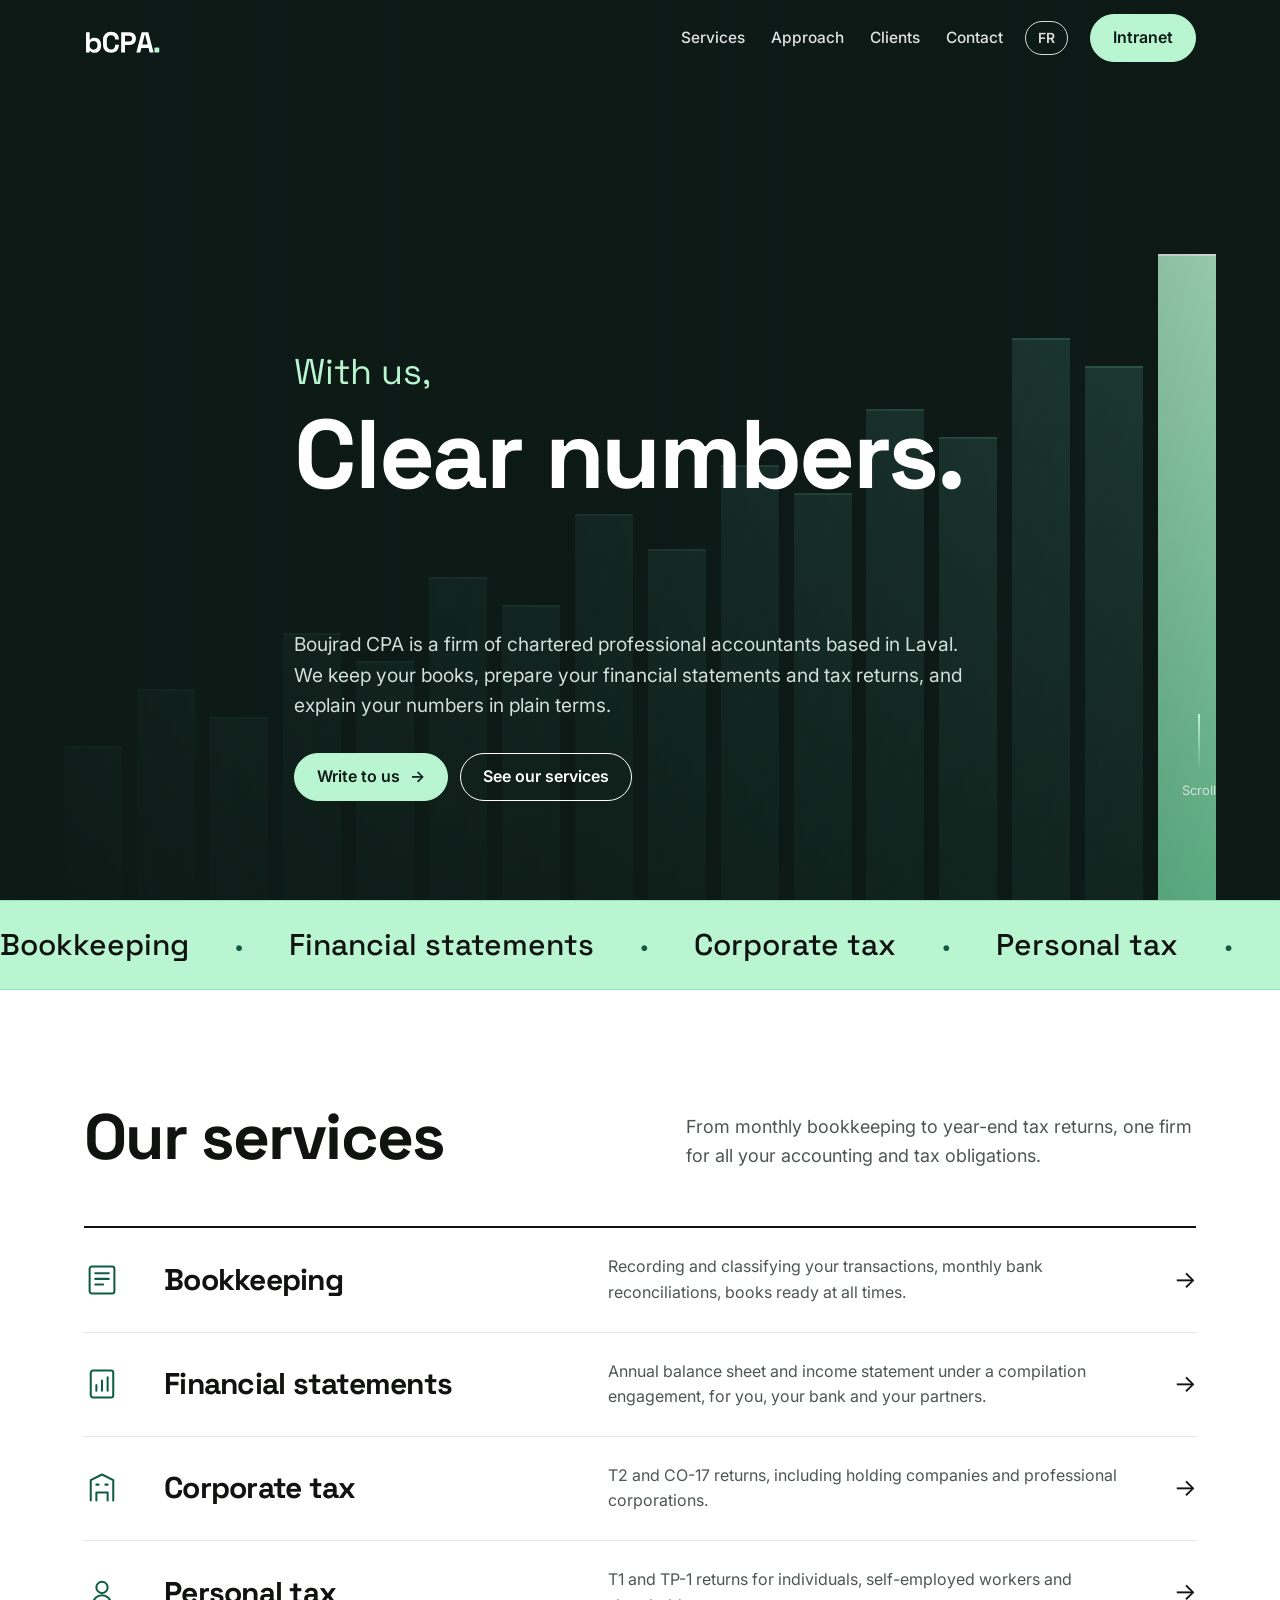
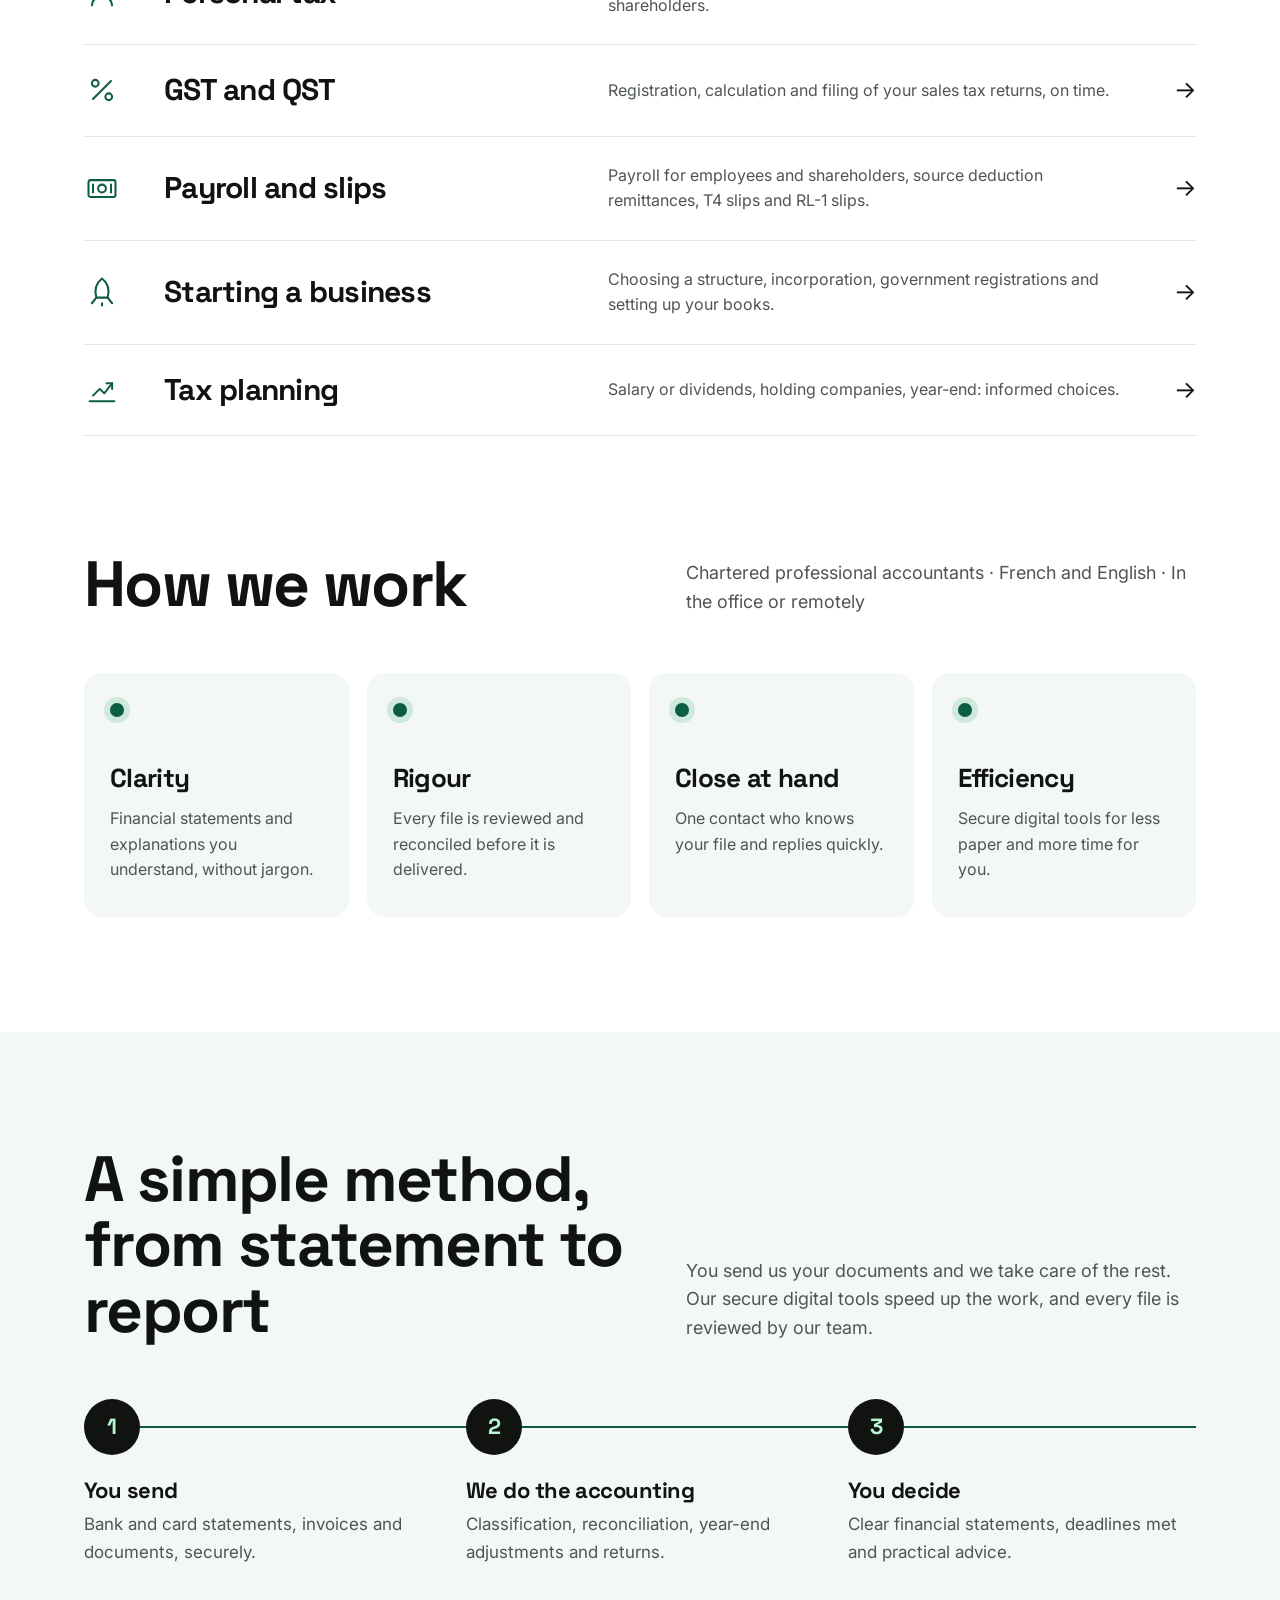
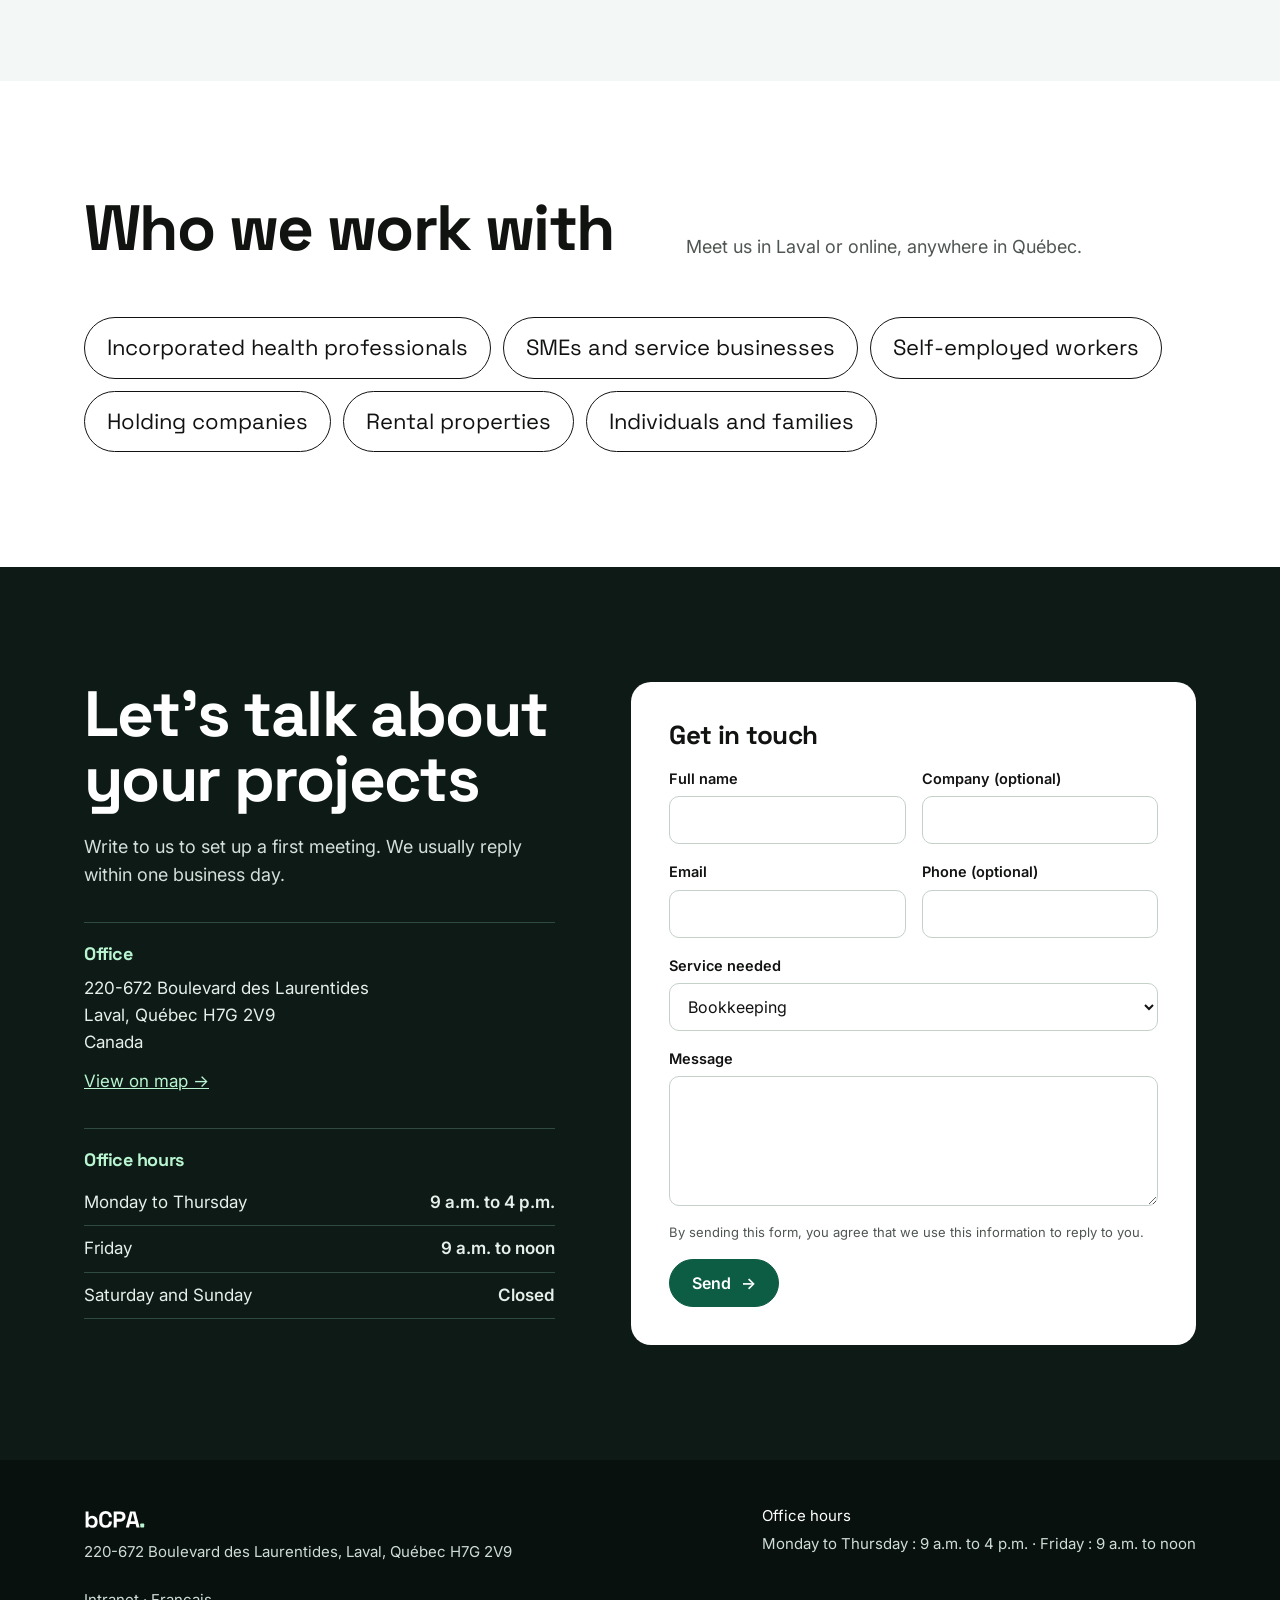
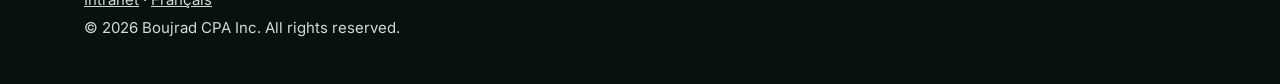
==== site/en/index.html @ 64e6b034 "Majuscules en début de titres, menu et bandeau Co-Authored-By: Claude Opus 5.5 <noreply@anthropic.co" ====
<!DOCTYPE html>
<html lang="en-CA"><head><meta charset="utf-8"><meta name="viewport" content="width=device-width,initial-scale=1">
<title>Boujrad CPA Inc. · Accountants in Laval</title><meta name="description" content="Chartered professional accountants in Laval: bookkeeping, financial statements, corporate and personal tax, GST/QST.">
<link rel="alternate" hreflang="fr-CA" href="https://boujradcpa.com/"><link rel="alternate" hreflang="en-CA" href="https://boujradcpa.com/en/">
<link rel="icon" href="/favicon.svg" type="image/svg+xml"><meta property="og:title" content="Boujrad CPA Inc. · Accountants in Laval"><meta property="og:description" content="Chartered professional accountants in Laval: bookkeeping, financial statements, corporate and personal tax, GST/QST.">
<link rel="preconnect" href="https://fonts.googleapis.com"><link rel="preconnect" href="https://fonts.gstatic.com" crossorigin>
<link href="https://fonts.googleapis.com/css2?family=Inter:wght@400;500;600&family=Space+Grotesk:wght@500;700&display=swap" rel="stylesheet">
<style>/* VOICE a CPA firm's public site: confident, warm, precise
   IDEA a ledger in motion: rising columns, ruled lines, totals that land
   PICTURE full-screen night-green hero with animated rising columns and a rotating lowercase promise
   COLOUR night green #0d1a16 for hero and contact, white body, mint #b8f5d0 highlight, deep green #0d5c44 actions
   TYPE Space Grotesk 700 (lowercase display) + Inter
   LAYOUT hero full screen; services as rows; values grid; method line; clients; contact split */
:root{color-scheme:light;--bg:#fff;--ink:#111311;--mute:#4f5651;--night:#0d1a16;--mint:#b8f5d0;--deep:#0d5c44;--line:#e1e7e3;--soft:#f3f7f5}
*{box-sizing:border-box;min-width:0}
html{scroll-behavior:smooth;scroll-padding-top:80px}
body{margin:0;background:var(--bg);color:var(--ink);font:17px/1.6 Inter,system-ui,sans-serif;overflow-x:clip;-webkit-font-smoothing:antialiased}
h1,h2,h3{font-family:"Space Grotesk",Inter,sans-serif;letter-spacing:-.025em;line-height:1.02;margin:0}
h2{font-size:clamp(36px,5vw,66px)}
h3{font-size:22px;line-height:1.2}
a{color:inherit}
.wrap{max-width:1240px;margin:0 auto;padding-left:max(5vw,16px);padding-right:max(5vw,16px)}
.band{padding-block:clamp(72px,9vw,136px)}
.soft{background:var(--soft)}
header{position:fixed;inset:0 0 auto;z-index:20;transition:background .35s,color .35s,box-shadow .35s;color:#fff}
header.solid{background:rgba(255,255,255,.96);color:var(--ink);box-shadow:0 1px 0 var(--line);backdrop-filter:blur(8px)}
.nav{display:flex;align-items:center;gap:22px;min-height:76px}
.brand{display:flex;align-items:center;gap:10px;text-decoration:none;font-family:"Space Grotesk",sans-serif;font-weight:700;font-size:21px;margin-right:auto}
.brand svg{flex:none}
.links{display:flex;gap:26px}
.links a{text-decoration:none;font-size:15.5px;font-weight:500;opacity:.88;position:relative}
.links a::after{content:"";position:absolute;left:0;right:100%;bottom:-6px;height:2px;background:var(--deep);transition:right .3s}
header:not(.solid) .links a::after{background:var(--mint)}
.links a:hover::after{right:0}
.lang{font-size:14px;font-weight:600;text-decoration:none;border:1px solid currentColor;border-radius:999px;padding:5px 12px;opacity:.85}
.btn{display:inline-flex;align-items:center;gap:10px;min-height:48px;padding:10px 22px;border-radius:999px;font-weight:600;font-size:16px;text-decoration:none;border:1.5px solid currentColor;background:transparent;color:inherit;cursor:pointer;font-family:inherit;transition:transform .25s,background .25s,color .25s}
.btn:hover{transform:translateY(-2px)}
.btn.mint{background:var(--mint);border-color:var(--mint);color:var(--night)}
header.solid .btn.mint{background:var(--ink);border-color:var(--ink);color:#fff}
.btn.deep{background:var(--deep);border-color:var(--deep);color:#fff}
.btn .ar{transition:transform .25s}
.btn:hover .ar{transform:translateX(4px)}
:focus-visible{outline:3px solid var(--deep);outline-offset:3px}
.hero{background:var(--night);color:#fff;min-height:min(100svh,940px);position:relative;overflow:hidden;display:grid;align-items:end}
.hero .cols{position:absolute;left:0;right:0;bottom:0;height:78%;display:flex;align-items:flex-end;gap:clamp(6px,1.2vw,18px);padding:0 max(5vw,16px)}
.hero .cols i{flex:1;background:linear-gradient(#21423a,#142a23);border-top:2px solid #346656;transform-origin:bottom;animation:grow 1.6s cubic-bezier(.2,.7,.2,1) both}
.hero .cols i.hi{background:linear-gradient(var(--mint),#6fcf9b);border-top-color:#fff}
.hero .veil{position:absolute;inset:0;background:linear-gradient(90deg,rgba(13,26,22,.92) 0%,rgba(13,26,22,.7) 45%,rgba(13,26,22,.15) 100%)}
.hero .in{position:relative;padding-bottom:clamp(64px,11vh,130px);padding-top:150px}
.hero .pre{font-family:"Space Grotesk",sans-serif;font-size:clamp(24px,2.8vw,38px);color:var(--mint);margin:0 0 4px}
.hero h1{font-size:clamp(44px,7.6vw,116px);min-height:2.08em;max-width:12ch}
.hero h1 span{display:inline-block;animation:swap .8s cubic-bezier(.2,.7,.2,1) both}
.hero .in>p:not(.pre){font-size:clamp(17px,1.5vw,20px);max-width:36em;color:#d3e0da;margin:22px 0 32px}
.acts{display:flex;gap:12px;flex-wrap:wrap}
.cue{position:absolute;right:max(5vw,16px);bottom:clamp(64px,11vh,130px);font-size:13px;display:flex;flex-direction:column;align-items:center;gap:10px;color:#d3e0da}
.cue b{width:1.5px;height:56px;background:linear-gradient(var(--mint),transparent);animation:drip 1.8s infinite}
.mq{background:var(--mint);overflow:hidden;white-space:nowrap;border-block:1px solid #95e2b6}
.mq div{display:inline-flex;gap:46px;padding:20px 0;animation:mq 40s linear infinite;font-family:"Space Grotesk",sans-serif;font-size:clamp(20px,2.4vw,30px);font-weight:500}
.mq span::after{content:"\25CF";margin-left:46px;font-size:.45em;vertical-align:middle;color:var(--deep)}
.head{display:grid;grid-template-columns:minmax(0,1.1fr) minmax(0,1fr);gap:40px;align-items:end;margin-bottom:56px}
.head p{color:var(--mute);margin:0;font-size:18px}
.rows{border-top:2px solid var(--ink)}
.row{display:grid;grid-template-columns:56px minmax(0,1fr) minmax(0,1.25fr) 40px;gap:24px;align-items:center;padding:26px 0;border-bottom:1px solid var(--line);position:relative;isolation:isolate}
.row::before{content:"";position:absolute;inset:0 -18px;background:var(--mint);transform:scaleX(0);transform-origin:left;transition:transform .45s cubic-bezier(.2,.7,.2,1);z-index:-1;border-radius:8px}
.row:hover::before{transform:scaleX(1)}
.row svg{width:36px;height:36px;fill:none;stroke:var(--deep);stroke-width:1.8;stroke-linecap:round;stroke-linejoin:round}
.row h3{font-size:clamp(22px,2.4vw,30px)}
.row p{margin:0;color:var(--mute);font-size:16px}
.row .go{font-size:24px;transition:transform .3s;justify-self:end}
.row:hover .go{transform:translateX(4px) rotate(-45deg)}
.vals{display:grid;grid-template-columns:repeat(4,minmax(0,1fr));gap:18px}
.vals div{background:var(--soft);border-radius:18px;padding:30px 26px 34px;transition:transform .35s,background .35s,color .35s}
.vals div:hover{transform:translateY(-6px);background:var(--night);color:#fff}
.vals div:hover p{color:#d3e0da}
.vals h3{font-size:26px;margin-bottom:12px}
.vals p{margin:0;color:var(--mute);font-size:16px;transition:color .35s}
.vals .dot{display:block;width:14px;height:14px;border-radius:50%;background:var(--deep);margin-bottom:46px;box-shadow:0 0 0 6px #cfe9dc}
.steps{display:grid;grid-template-columns:repeat(3,minmax(0,1fr));gap:34px;margin:0;padding:0;position:relative}
.steps::before{content:"";position:absolute;left:0;right:0;top:27px;height:2px;background:#d3ddd7}
.steps::after{content:"";position:absolute;left:0;top:27px;height:2px;width:100%;background:var(--deep);transform:scaleX(0);transform-origin:left;transition:transform 1.8s cubic-bezier(.2,.7,.2,1)}
.steps.on::after{transform:scaleX(1)}
.steps li{list-style:none;position:relative}
.steps b{display:grid;place-items:center;width:56px;height:56px;border-radius:50%;background:var(--ink);color:var(--mint);font-family:"Space Grotesk",sans-serif;font-size:22px;margin-bottom:22px;position:relative;z-index:1}
.steps p{margin:8px 0 0;color:var(--mute)}
.cl{display:flex;flex-wrap:wrap;gap:12px;margin:0;padding:0}
.cl li{list-style:none;border:1.5px solid var(--ink);border-radius:999px;padding:12px 22px;font-family:"Space Grotesk",sans-serif;font-size:clamp(17px,1.8vw,22px);transition:background .25s,color .25s}
.cl li:hover{background:var(--ink);color:var(--mint)}
.contact{background:var(--night);color:#fff}
.ct{display:grid;grid-template-columns:minmax(0,1fr) minmax(0,1.2fr);gap:clamp(36px,6vw,90px);align-items:start}
.contact .lead{color:#d3e0da;margin:20px 0 0;font-size:18px}
.card{border-top:1px solid #2f4a40;padding-top:20px;margin-top:32px}
.card h3{color:var(--mint);font-size:18px;margin-bottom:10px}
.card address{font-style:normal;color:#e6efe9}
.maplink{color:var(--mint)}
.hours{width:100%;border-collapse:collapse;color:#e6efe9}
.hours td{padding:9px 0;border-bottom:1px solid #2f4a40}
.hours td:last-child{text-align:right;white-space:nowrap;font-weight:600}
form{background:#fff;color:var(--ink);border-radius:20px;padding:clamp(22px,3vw,38px);display:grid;grid-template-columns:repeat(2,minmax(0,1fr));gap:16px}
form .full{grid-column:1/-1}
form h3{font-size:26px}
label{display:grid;gap:6px;font-size:14.5px;font-weight:600}
input,select,textarea{font:16px Inter,system-ui,sans-serif;padding:12px 14px;border:1.5px solid #c4d0c8;border-radius:10px;background:#fff;color:var(--ink);min-height:48px;width:100%;transition:border-color .2s}
input:focus,select:focus,textarea:focus{border-color:var(--deep);outline:none}
textarea{min-height:130px;resize:vertical}
form .note{font-size:13px;color:var(--mute);margin:0}
.hp{position:absolute;left:-9999px}
footer{background:#08110e;color:#cfdcd6}
footer .wrap{display:flex;flex-wrap:wrap;gap:24px 56px;justify-content:space-between;padding-block:44px;font-size:15px}
footer .brand{color:#fff}
.js .rv{opacity:0;transform:translateY(34px);transition:opacity .8s cubic-bezier(.2,.7,.2,1),transform .8s cubic-bezier(.2,.7,.2,1)}
.js .rv.on{opacity:1;transform:none}
.thanks{min-height:100svh;display:grid;place-items:center;text-align:center;background:var(--night);color:#fff}
.thanks h1{font-size:clamp(36px,6vw,72px);margin-bottom:16px}
@keyframes grow{from{transform:scaleY(0)}to{transform:scaleY(1)}}
@keyframes swap{from{opacity:0;transform:translateY(.4em)}to{opacity:1;transform:none}}
@keyframes mq{to{transform:translateX(-50%)}}
@keyframes drip{0%{transform:scaleY(0);transform-origin:top}50%{transform:scaleY(1);transform-origin:top}51%{transform-origin:bottom}100%{transform:scaleY(0);transform-origin:bottom}}
@media(max-width:1000px){.vals{grid-template-columns:repeat(2,minmax(0,1fr))}.row{grid-template-columns:44px minmax(0,1fr) 32px}.row p{grid-column:2/3}.row .go{grid-row:1;grid-column:3}}
@media(max-width:820px){.links{display:none}.head,.ct{grid-template-columns:1fr}.cue{display:none}.hero .veil{background:linear-gradient(180deg,rgba(13,26,22,.55),rgba(13,26,22,.9))}}
@media(max-width:600px){body{font-size:16px}.nav{gap:10px}.nav .btn{padding:8px 14px;min-height:40px;font-size:14px}.brand span{display:none}.vals{grid-template-columns:1fr}.steps{grid-template-columns:1fr}.steps::before,.steps::after{display:none}form{grid-template-columns:1fr}.hero .cols{height:55%}}
@media(prefers-reduced-motion:reduce){html{scroll-behavior:auto}*,*::before,*::after{animation:none!important;transition:none!important}.js .rv{opacity:1;transform:none}}

.brand .wm{display:block}.wdot{fill:var(--mint)}header.solid .wdot{fill:var(--deep)}
</style></head><body>
<header><div class="wrap nav"><a class="brand" href="/en/"><svg class="wm" width="76.2" height="30" viewBox="0 -2 264 104" role="img" aria-label="bCPA"><path d="M36.800000000000004 101.4Q30.1 101.4 26.5 99.1Q22.900000000000002 96.8 21.200000000000003 94.0H19.400000000000002V100.0H7.0V30.0H19.6V56.099999999999994H21.400000000000002Q22.5 54.3 24.35 52.699999999999996Q26.200000000000003 51.099999999999994 29.250000000000004 50.05Q32.300000000000004 49.0 36.800000000000004 49.0Q42.800000000000004 49.0 47.900000000000006 51.95Q53.0 54.9 56.1 60.599999999999994Q59.2 66.3 59.2 74.4V76.0Q59.2 84.1 56.1 89.8Q53.0 95.5 47.900000000000006 98.45Q42.800000000000004 101.4 36.800000000000004 101.4ZM33.0 90.4Q38.800000000000004 90.4 42.7 86.65Q46.6 82.9 46.6 75.7V74.7Q46.6 67.5 42.75 63.75Q38.900000000000006 60.0 33.0 60.0Q27.200000000000003 60.0 23.300000000000004 63.75Q19.400000000000002 67.5 19.400000000000002 74.7V75.7Q19.400000000000002 82.9 23.300000000000004 86.65Q27.200000000000003 90.4 33.0 90.4ZM94.0 101.4Q81.0 101.4 73.4 94.15Q65.80000000000001 86.9 65.80000000000001 73.4V56.599999999999994Q65.80000000000001 43.099999999999994 73.4 35.849999999999994Q81.0 28.599999999999994 94.0 28.599999999999994Q106.9 28.599999999999994 113.95 35.64999999999999Q121.0 42.699999999999996 121.0 55.0V55.599999999999994H108.0V54.599999999999994Q108.0 48.4 104.55000000000001 44.4Q101.10000000000001 40.4 94.0 40.4Q87.0 40.4 83.0 44.7Q79.0 49.0 79.0 56.4V73.6Q79.0 80.9 83.0 85.25Q87.0 89.6 94.0 89.6Q101.10000000000001 89.6 104.55000000000001 85.55Q108.0 81.5 108.0 75.4V73.6H121.0V75.0Q121.0 87.3 113.95 94.35Q106.9 101.4 94.0 101.4ZM128.8 100.0V30.0H157.60000000000002Q164.20000000000002 30.0 169.25 32.65Q174.3 35.3 177.15000000000003 40.099999999999994Q180.00000000000003 44.9 180.00000000000003 51.5V52.9Q180.00000000000003 59.4 177.05 64.25Q174.10000000000002 69.1 169.05 71.75Q164.00000000000003 74.4 157.60000000000002 74.4H142.00000000000003V100.0ZM142.00000000000003 62.4H156.3Q161.00000000000003 62.4 163.90000000000003 59.8Q166.8 57.199999999999996 166.8 52.699999999999996V51.699999999999996Q166.8 47.199999999999996 163.90000000000003 44.599999999999994Q161.00000000000003 42.0 156.3 42.0H142.00000000000003ZM181.40000000000003 100.0 199.8 30.0H222.8L241.20000000000002 100.0H227.60000000000002L223.8 84.6H198.8L195.00000000000003 100.0ZM201.90000000000003 72.4H220.70000000000002L212.20000000000002 38.3H210.40000000000003Z" fill="currentColor"/><g class="wdot"><rect x="244.0" y="83" width="17" height="17" rx="3"/></g></svg></a><nav class="links" aria-label="Navigation"><a href="#services">Services</a><a href="#approach">Approach</a><a href="#clients">Clients</a><a href="#contact">Contact</a></nav>
<a class="lang" href="/" hreflang="fr" title="Français">FR</a><a class="btn mint" href="https://app.boujradcpa.com">Intranet</a></div></header>
<main>
<section class="hero"><div class="cols" aria-hidden="true"><i class="" style="height:22%;animation-delay:0ms"></i><i class="" style="height:30%;animation-delay:70ms"></i><i class="" style="height:26%;animation-delay:140ms"></i><i class="" style="height:38%;animation-delay:210ms"></i><i class="" style="height:34%;animation-delay:280ms"></i><i class="" style="height:46%;animation-delay:350ms"></i><i class="" style="height:42%;animation-delay:420ms"></i><i class="" style="height:55%;animation-delay:490ms"></i><i class="" style="height:50%;animation-delay:560ms"></i><i class="" style="height:62%;animation-delay:630ms"></i><i class="" style="height:58%;animation-delay:700ms"></i><i class="" style="height:70%;animation-delay:770ms"></i><i class="" style="height:66%;animation-delay:840ms"></i><i class="" style="height:80%;animation-delay:910ms"></i><i class="" style="height:76%;animation-delay:980ms"></i><i class="hi" style="height:92%;animation-delay:1050ms"></i></div><div class="veil"></div>
<div class="wrap in"><p class="pre">With us,</p><h1><span data-w='["Clear numbers.", "Taxes under control.", "Growth with support."]'>Clear numbers.</span></h1><p>Boujrad CPA is a firm of chartered professional accountants based in Laval. We keep your books, prepare your financial statements and tax returns, and explain your numbers in plain terms.</p>
<div class="acts"><a class="btn mint" href="#contact">Write to us <span class="ar">→</span></a><a class="btn" href="#services">See our services</a></div></div>
<div class="cue" aria-hidden="true"><b></b>Scroll</div></section>
<div class="mq" aria-hidden="true"><div><span>Bookkeeping</span><span>Financial statements</span><span>Corporate tax</span><span>Personal tax</span><span>GST / QST</span><span>Payroll</span><span>Starting a business</span><span>Tax planning</span><span>Bookkeeping</span><span>Financial statements</span><span>Corporate tax</span><span>Personal tax</span><span>GST / QST</span><span>Payroll</span><span>Starting a business</span><span>Tax planning</span></div></div>
<section class="band" id="services"><div class="wrap"><div class="head rv"><h2>Our services</h2><p>From monthly bookkeeping to year-end tax returns, one firm for all your accounting and tax obligations.</p></div><div class="rows"><article class="row rv" data-d="0"><svg viewBox="0 0 32 32" aria-hidden="true"><rect x="5" y="4" width="22" height="24" rx="2"/><path d="M10 10h12M10 15h12M10 20h7"/></svg><h3>Bookkeeping</h3><p>Recording and classifying your transactions, monthly bank reconciliations, books ready at all times.</p><span class="go" aria-hidden="true">→</span></article><article class="row rv" data-d="60"><svg viewBox="0 0 32 32" aria-hidden="true"><rect x="6" y="4" width="20" height="24" rx="2"/><path d="M11 22v-5M16 22v-9M21 22v-12"/></svg><h3>Financial statements</h3><p>Annual balance sheet and income statement under a compilation engagement, for you, your bank and your partners.</p><span class="go" aria-hidden="true">→</span></article><article class="row rv" data-d="120"><svg viewBox="0 0 32 32" aria-hidden="true"><path d="M6 27V9l10-5 10 5v18"/><path d="M11 27v-7h10v7M11 13h2M19 13h2"/></svg><h3>Corporate tax</h3><p>T2 and CO-17 returns, including holding companies and professional corporations.</p><span class="go" aria-hidden="true">→</span></article><article class="row rv" data-d="180"><svg viewBox="0 0 32 32" aria-hidden="true"><circle cx="16" cy="11" r="5"/><path d="M7 27c1-6 5-9 9-9s8 3 9 9"/></svg><h3>Personal tax</h3><p>T1 and TP-1 returns for individuals, self-employed workers and shareholders.</p><span class="go" aria-hidden="true">→</span></article><article class="row rv" data-d="0"><svg viewBox="0 0 32 32" aria-hidden="true"><path d="M8 24 24 8"/><circle cx="10" cy="10" r="3"/><circle cx="22" cy="22" r="3"/></svg><h3>GST and QST</h3><p>Registration, calculation and filing of your sales tax returns, on time.</p><span class="go" aria-hidden="true">→</span></article><article class="row rv" data-d="60"><svg viewBox="0 0 32 32" aria-hidden="true"><rect x="4" y="9" width="24" height="15" rx="2"/><circle cx="16" cy="16.5" r="3.5"/><path d="M8 13v7M24 13v7"/></svg><h3>Payroll and slips</h3><p>Payroll for employees and shareholders, source deduction remittances, T4 slips and RL-1 slips.</p><span class="go" aria-hidden="true">→</span></article><article class="row rv" data-d="120"><svg viewBox="0 0 32 32" aria-hidden="true"><path d="M16 4c5 4 7 10 5 17h-10C9 14 11 8 16 4z"/><path d="M11 21l-4 5M21 21l4 5M16 26v2"/></svg><h3>Starting a business</h3><p>Choosing a structure, incorporation, government registrations and setting up your books.</p><span class="go" aria-hidden="true">→</span></article><article class="row rv" data-d="180"><svg viewBox="0 0 32 32" aria-hidden="true"><path d="M5 26h22"/><path d="M8 21l6-6 4 4 7-9"/><path d="M20 10h5v5"/></svg><h3>Tax planning</h3><p>Salary or dividends, holding companies, year-end: informed choices.</p><span class="go" aria-hidden="true">→</span></article></div></div></section>
<section class="band" style="padding-top:0"><div class="wrap"><div class="head rv"><h2>How we work</h2><p>Chartered professional accountants · French and English · In the office or remotely</p></div><div class="vals"><div class="rv" data-d="0"><span class="dot"></span><h3>Clarity</h3><p>Financial statements and explanations you understand, without jargon.</p></div><div class="rv" data-d="90"><span class="dot"></span><h3>Rigour</h3><p>Every file is reviewed and reconciled before it is delivered.</p></div><div class="rv" data-d="180"><span class="dot"></span><h3>Close at hand</h3><p>One contact who knows your file and replies quickly.</p></div><div class="rv" data-d="270"><span class="dot"></span><h3>Efficiency</h3><p>Secure digital tools for less paper and more time for you.</p></div></div></div></section>
<section class="band soft" id="approach"><div class="wrap"><div class="head rv"><h2>A simple method, from statement to report</h2><p>You send us your documents and we take care of the rest. Our secure digital tools speed up the work, and every file is reviewed by our team.</p></div><ol class="steps"><li class="rv" data-d="0"><b>1</b><h3>You send</h3><p>Bank and card statements, invoices and documents, securely.</p></li><li class="rv" data-d="150"><b>2</b><h3>We do the accounting</h3><p>Classification, reconciliation, year-end adjustments and returns.</p></li><li class="rv" data-d="300"><b>3</b><h3>You decide</h3><p>Clear financial statements, deadlines met and practical advice.</p></li></ol></div></section>
<section class="band" id="clients"><div class="wrap"><div class="head rv"><h2>Who we work with</h2><p>Meet us in Laval or online, anywhere in Québec.</p></div><ul class="cl"><li class="rv" data-d="0">Incorporated health professionals</li><li class="rv" data-d="60">SMEs and service businesses</li><li class="rv" data-d="120">Self-employed workers</li><li class="rv" data-d="180">Holding companies</li><li class="rv" data-d="240">Rental properties</li><li class="rv" data-d="300">Individuals and families</li></ul></div></section>
<section class="band contact" id="contact"><div class="wrap ct">
<div class="rv"><h2>Let's talk about your projects</h2><p class="lead">Write to us to set up a first meeting. We usually reply within one business day.</p>
<div class="card"><h3>Office</h3><address>220-672 Boulevard des Laurentides<br>Laval, Québec H7G 2V9<br>Canada</address><p style="margin:12px 0 0"><a class="maplink" href="https://www.google.com/maps/search/?api=1&query=672+Boulevard+des+Laurentides+Laval+QC+H7G+2V9" rel="noopener" target="_blank">View on map →</a></p></div>
<div class="card"><h3>Office hours</h3><table class="hours"><tr><td>Monday to Thursday</td><td>9 a.m. to 4 p.m.</td></tr><tr><td>Friday</td><td>9 a.m. to noon</td></tr><tr><td>Saturday and Sunday</td><td>Closed</td></tr></table></div></div>
<form class="rv" data-d="120" name="contact" method="POST" action="/en/merci.html" data-netlify="true" netlify-honeypot="bot-field">
<h3 class="full">Get in touch</h3>
<input type="hidden" name="form-name" value="contact"><input type="hidden" name="langue" value="en">
<p class="hp"><label>Ne pas remplir <input name="bot-field" tabindex="-1" autocomplete="off"></label></p>
<label>Full name<input id="c-nom" name="nom" required autocomplete="name"></label>
<label>Company (optional)<input id="c-ent" name="entreprise" autocomplete="organization"></label>
<label>Email<input id="c-mail" name="courriel" type="email" required autocomplete="email"></label>
<label>Phone (optional)<input id="c-tel" name="telephone" type="tel" autocomplete="tel"></label>
<label class="full">Service needed<select id="c-svc" name="service"><option>Bookkeeping</option><option>Financial statements</option><option>Corporate tax</option><option>Personal tax</option><option>GST and QST</option><option>Payroll and slips</option><option>Starting a business</option><option>Tax planning</option><option>Other</option></select></label>
<label class="full">Message<textarea id="c-msg" name="message" required></textarea></label>
<p class="note full">By sending this form, you agree that we use this information to reply to you.</p><div class="full"><button class="btn deep" type="submit">Send <span class="ar">→</span></button></div></form>
</div></section></main>
<footer><div class="wrap"><div><a class="brand" href="/en/"><svg class="wm" width="60.9" height="24" viewBox="0 -2 264 104" role="img" aria-label="bCPA"><path d="M36.800000000000004 101.4Q30.1 101.4 26.5 99.1Q22.900000000000002 96.8 21.200000000000003 94.0H19.400000000000002V100.0H7.0V30.0H19.6V56.099999999999994H21.400000000000002Q22.5 54.3 24.35 52.699999999999996Q26.200000000000003 51.099999999999994 29.250000000000004 50.05Q32.300000000000004 49.0 36.800000000000004 49.0Q42.800000000000004 49.0 47.900000000000006 51.95Q53.0 54.9 56.1 60.599999999999994Q59.2 66.3 59.2 74.4V76.0Q59.2 84.1 56.1 89.8Q53.0 95.5 47.900000000000006 98.45Q42.800000000000004 101.4 36.800000000000004 101.4ZM33.0 90.4Q38.800000000000004 90.4 42.7 86.65Q46.6 82.9 46.6 75.7V74.7Q46.6 67.5 42.75 63.75Q38.900000000000006 60.0 33.0 60.0Q27.200000000000003 60.0 23.300000000000004 63.75Q19.400000000000002 67.5 19.400000000000002 74.7V75.7Q19.400000000000002 82.9 23.300000000000004 86.65Q27.200000000000003 90.4 33.0 90.4ZM94.0 101.4Q81.0 101.4 73.4 94.15Q65.80000000000001 86.9 65.80000000000001 73.4V56.599999999999994Q65.80000000000001 43.099999999999994 73.4 35.849999999999994Q81.0 28.599999999999994 94.0 28.599999999999994Q106.9 28.599999999999994 113.95 35.64999999999999Q121.0 42.699999999999996 121.0 55.0V55.599999999999994H108.0V54.599999999999994Q108.0 48.4 104.55000000000001 44.4Q101.10000000000001 40.4 94.0 40.4Q87.0 40.4 83.0 44.7Q79.0 49.0 79.0 56.4V73.6Q79.0 80.9 83.0 85.25Q87.0 89.6 94.0 89.6Q101.10000000000001 89.6 104.55000000000001 85.55Q108.0 81.5 108.0 75.4V73.6H121.0V75.0Q121.0 87.3 113.95 94.35Q106.9 101.4 94.0 101.4ZM128.8 100.0V30.0H157.60000000000002Q164.20000000000002 30.0 169.25 32.65Q174.3 35.3 177.15000000000003 40.099999999999994Q180.00000000000003 44.9 180.00000000000003 51.5V52.9Q180.00000000000003 59.4 177.05 64.25Q174.10000000000002 69.1 169.05 71.75Q164.00000000000003 74.4 157.60000000000002 74.4H142.00000000000003V100.0ZM142.00000000000003 62.4H156.3Q161.00000000000003 62.4 163.90000000000003 59.8Q166.8 57.199999999999996 166.8 52.699999999999996V51.699999999999996Q166.8 47.199999999999996 163.90000000000003 44.599999999999994Q161.00000000000003 42.0 156.3 42.0H142.00000000000003ZM181.40000000000003 100.0 199.8 30.0H222.8L241.20000000000002 100.0H227.60000000000002L223.8 84.6H198.8L195.00000000000003 100.0ZM201.90000000000003 72.4H220.70000000000002L212.20000000000002 38.3H210.40000000000003Z" fill="currentColor"/><g class="wdot"><rect x="244.0" y="83" width="17" height="17" rx="3"/></g></svg></a><p style="margin:12px 0 0">220-672 Boulevard des Laurentides, Laval, Québec H7G 2V9</p></div>
<div><p style="margin:0;color:#fff">Office hours</p><p style="margin:4px 0 0">Monday to Thursday : 9 a.m. to 4 p.m. · Friday : 9 a.m. to noon</p></div>
<div><p style="margin:0"><a href="https://app.boujradcpa.com">Intranet</a> · <a href="/">Français</a></p><p style="margin:4px 0 0">© 2026 Boujrad CPA Inc. All rights reserved.</p></div></div></footer>
<script>{
const h = document.querySelector('header');
const hero = document.querySelector('.hero');
const sc = () => h.classList.toggle('solid', !hero || scrollY > 40);
sc(); addEventListener('scroll', sc, {passive: true});
const R = matchMedia('(prefers-reduced-motion: reduce)').matches;
const io = ('IntersectionObserver' in window) ? new IntersectionObserver(es => es.forEach(e => {
  if (e.isIntersecting) { e.target.classList.add('on'); io.unobserve(e.target); }
}), {threshold: .12}) : null;
document.documentElement.classList.add('js');
document.querySelectorAll('.rv,.steps').forEach(el => {
  if (!io || R) { el.classList.add('on'); return; }
  el.style.transitionDelay = (el.dataset.d || 0) + 'ms';
  io.observe(el);
});
let w = document.querySelector('.hero h1 span');
if (w && !R) {
  const L = JSON.parse(w.dataset.w); let k = 0;
  setInterval(() => {
    k = (k + 1) % L.length;
    const n = w.cloneNode(); n.textContent = L[k]; w.replaceWith(n); w = n;
  }, 3200);
}
}
</script></body></html>
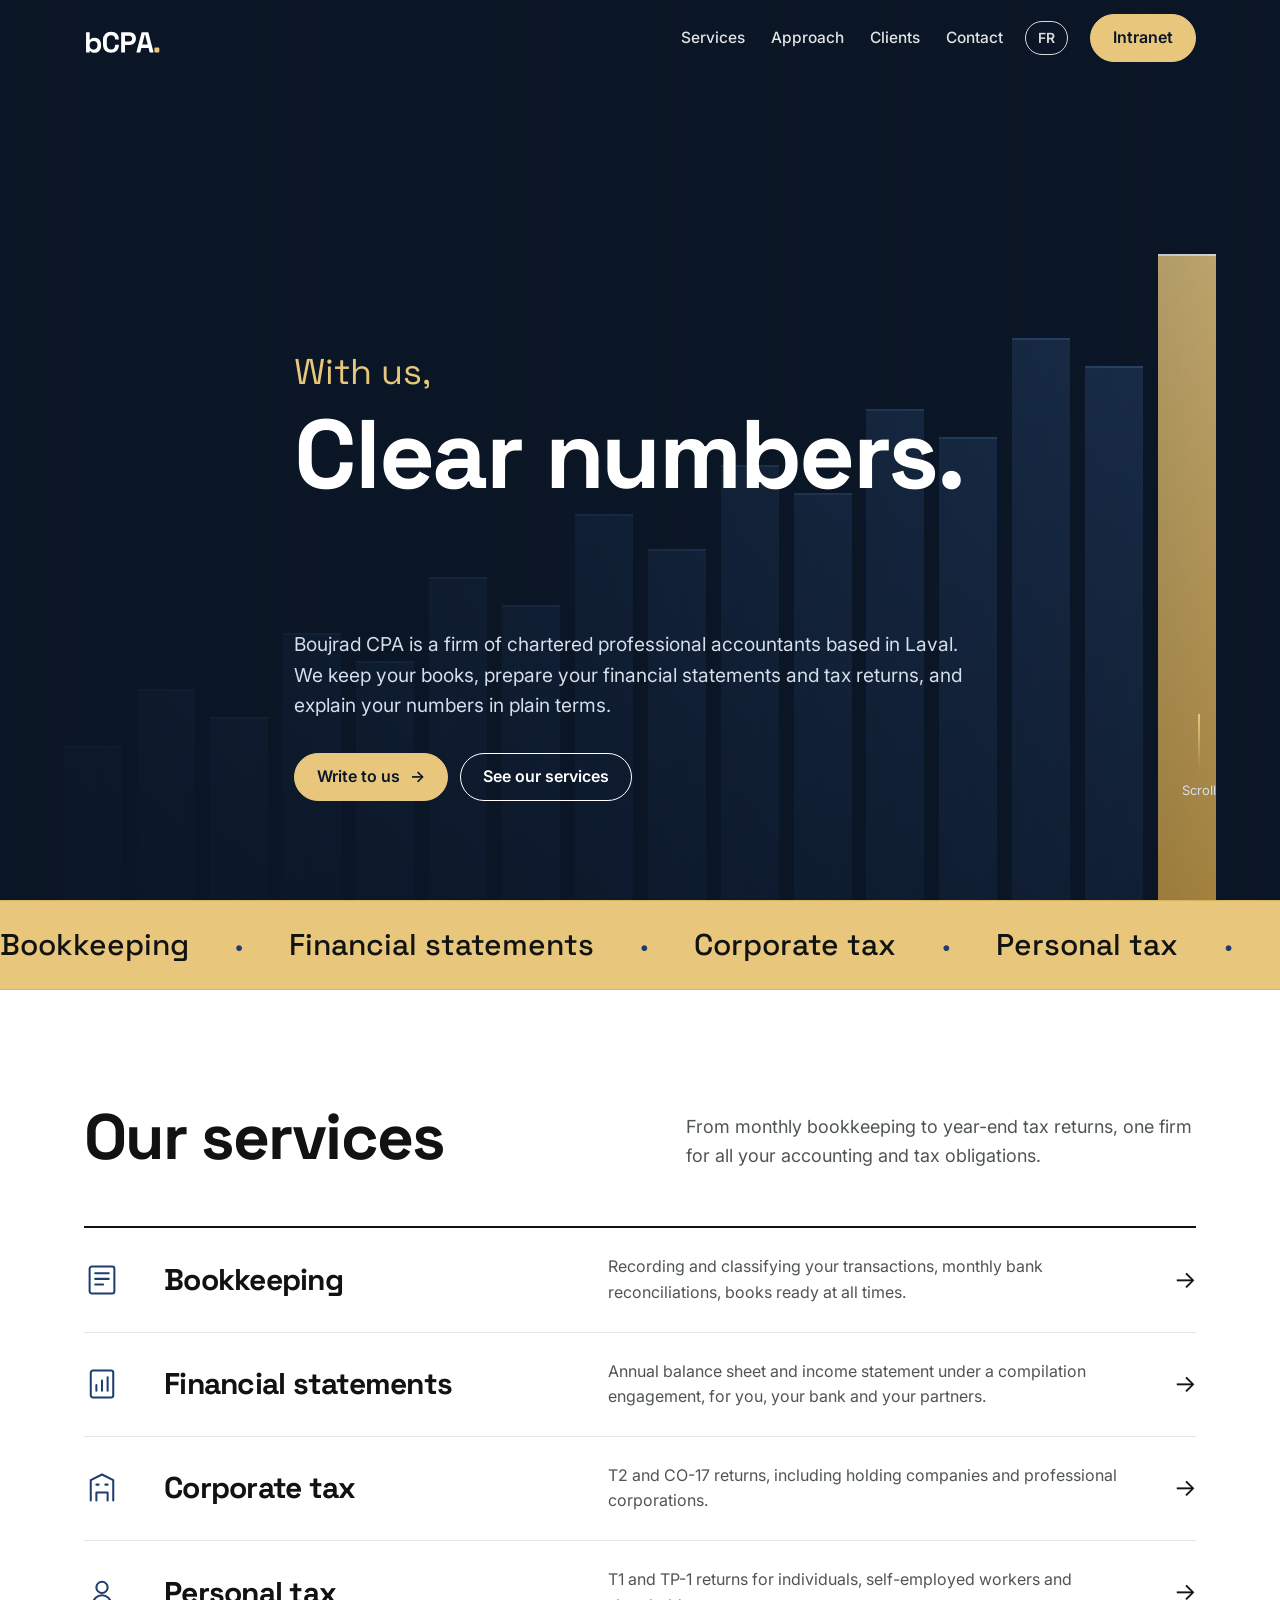
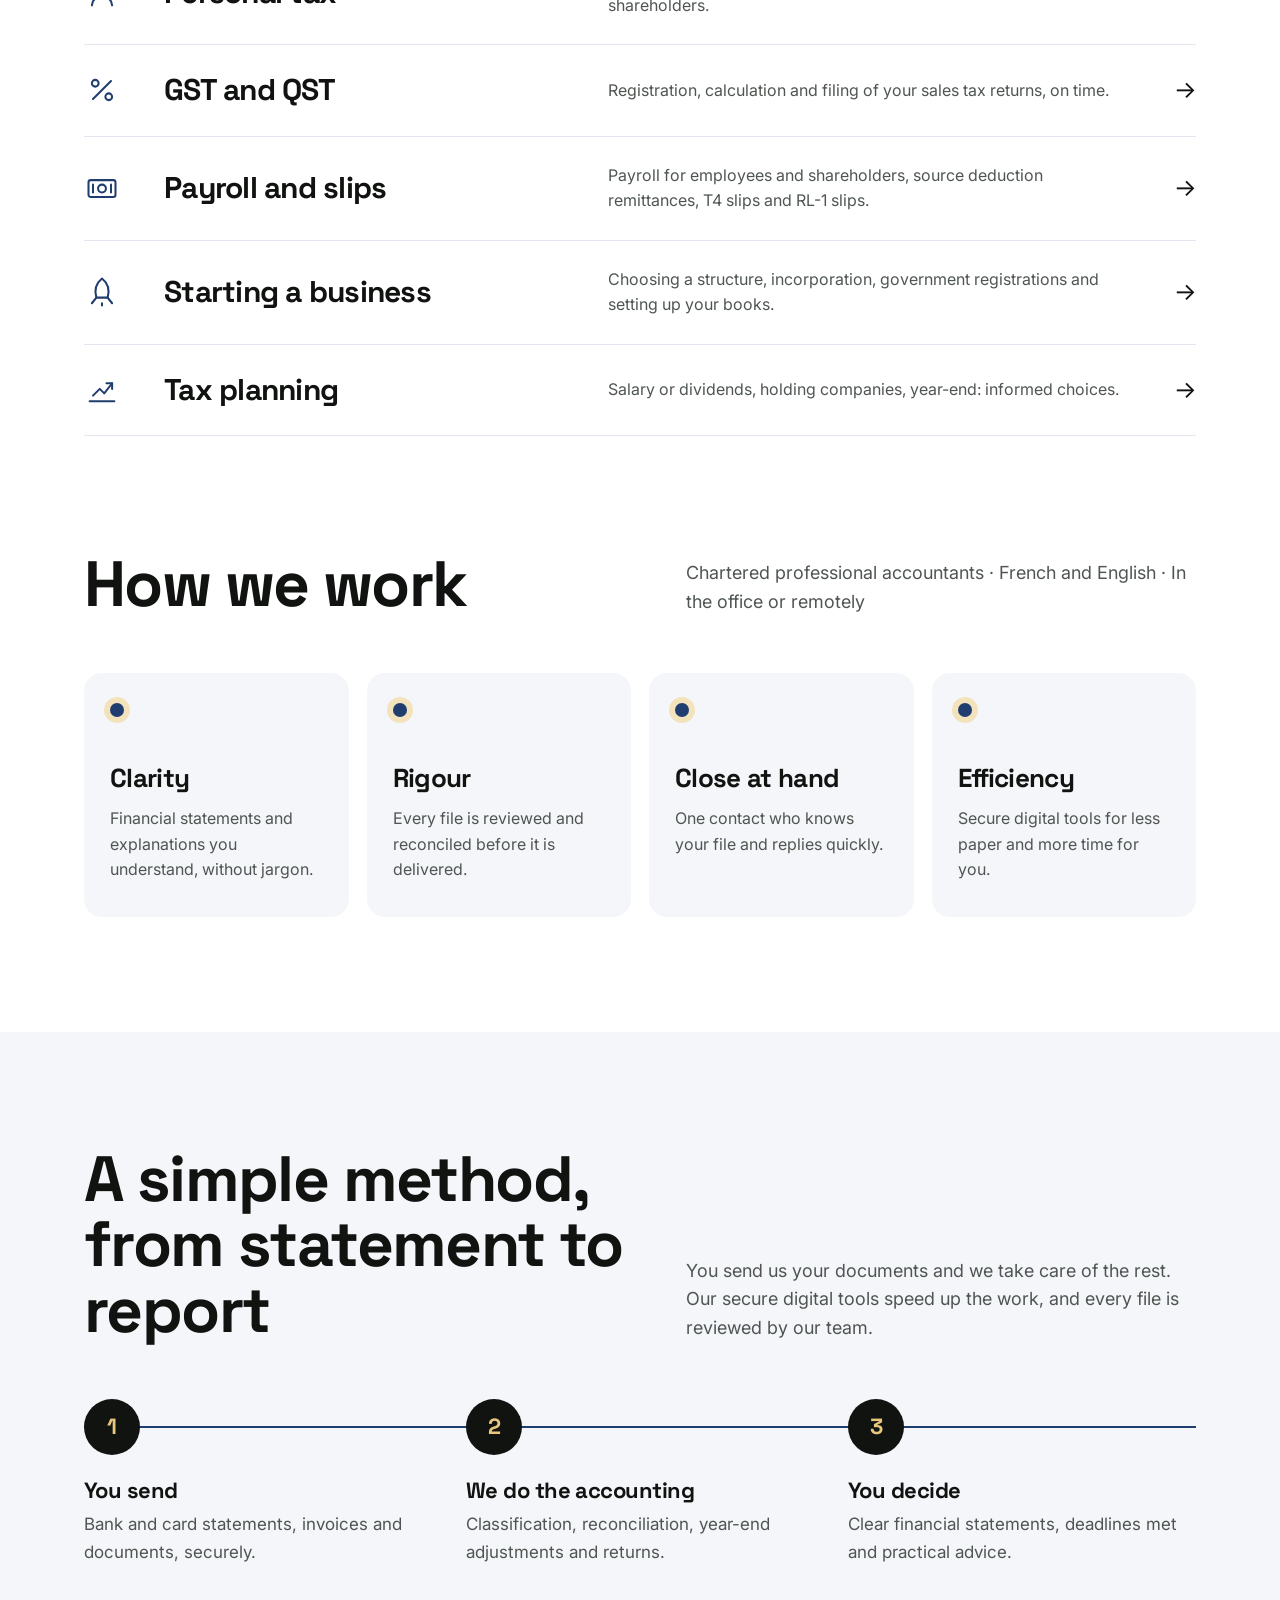
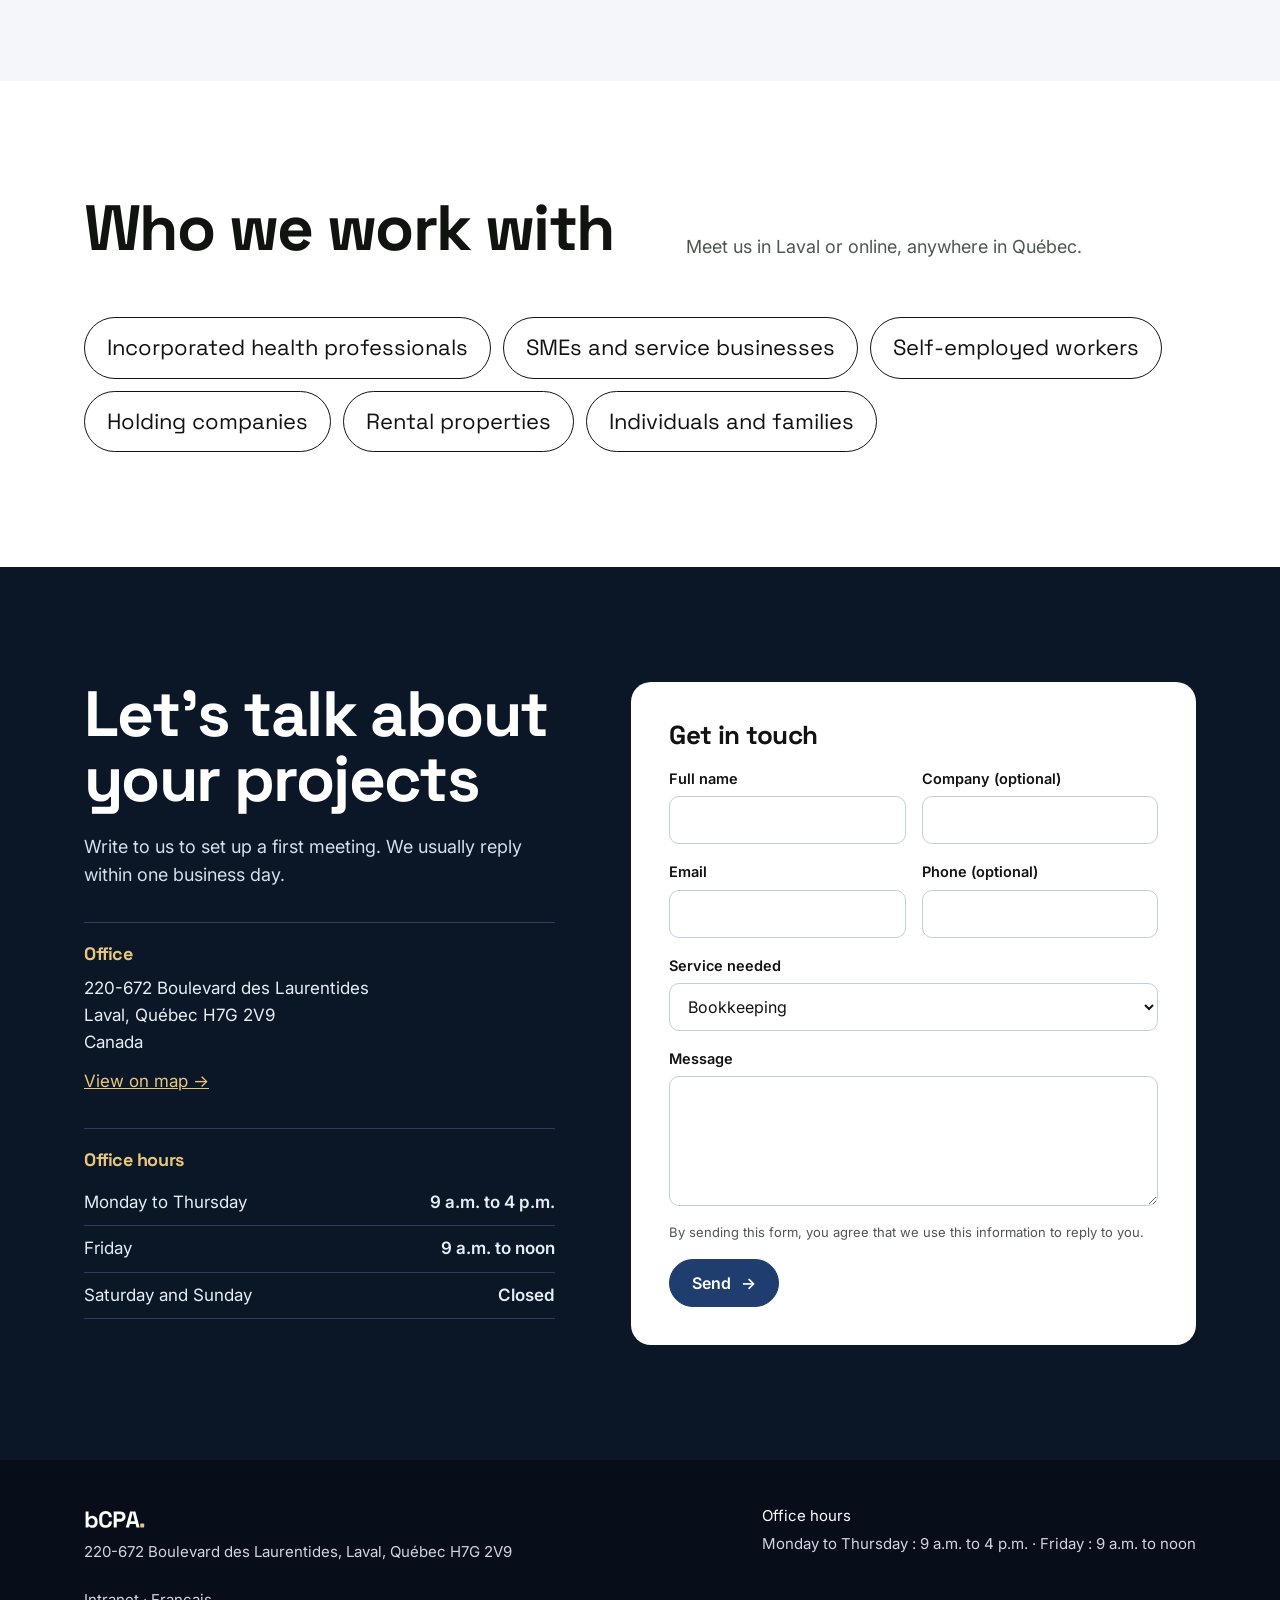
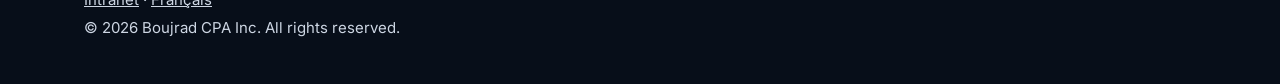
==== commit b9814919: "Palette marine et or Co-Authored-By: Claude Opus 5.5 <noreply@anthropic.com> Claude-Session: https:/" ====
--- a/site/en/index.html
+++ b/site/en/index.html
@@ -8,10 +8,10 @@
 <style>/* VOICE a CPA firm's public site: confident, warm, precise
    IDEA a ledger in motion: rising columns, ruled lines, totals that land
    PICTURE full-screen night-green hero with animated rising columns and a rotating lowercase promise
-   COLOUR night green #0d1a16 for hero and contact, white body, mint #b8f5d0 highlight, deep green #0d5c44 actions
+   COLOUR night green #0b1626 for hero and contact, white body, mint #e8c77d highlight, deep green #1f3d6e actions
    TYPE Space Grotesk 700 (lowercase display) + Inter
    LAYOUT hero full screen; services as rows; values grid; method line; clients; contact split */
-:root{color-scheme:light;--bg:#fff;--ink:#111311;--mute:#4f5651;--night:#0d1a16;--mint:#b8f5d0;--deep:#0d5c44;--line:#e1e7e3;--soft:#f3f7f5}
+:root{color-scheme:light;--bg:#fff;--ink:#111311;--mute:#4f5651;--night:#0b1626;--mint:#e8c77d;--deep:#1f3d6e;--line:#e2e7ef;--soft:#f4f6fa}
 *{box-sizing:border-box;min-width:0}
 html{scroll-behavior:smooth;scroll-padding-top:80px}
 body{margin:0;background:var(--bg);color:var(--ink);font:17px/1.6 Inter,system-ui,sans-serif;overflow-x:clip;-webkit-font-smoothing:antialiased}
@@ -43,18 +43,18 @@
 :focus-visible{outline:3px solid var(--deep);outline-offset:3px}
 .hero{background:var(--night);color:#fff;min-height:min(100svh,940px);position:relative;overflow:hidden;display:grid;align-items:end}
 .hero .cols{position:absolute;left:0;right:0;bottom:0;height:78%;display:flex;align-items:flex-end;gap:clamp(6px,1.2vw,18px);padding:0 max(5vw,16px)}
-.hero .cols i{flex:1;background:linear-gradient(#21423a,#142a23);border-top:2px solid #346656;transform-origin:bottom;animation:grow 1.6s cubic-bezier(.2,.7,.2,1) both}
-.hero .cols i.hi{background:linear-gradient(var(--mint),#6fcf9b);border-top-color:#fff}
-.hero .veil{position:absolute;inset:0;background:linear-gradient(90deg,rgba(13,26,22,.92) 0%,rgba(13,26,22,.7) 45%,rgba(13,26,22,.15) 100%)}
+.hero .cols i{flex:1;background:linear-gradient(#1d3352,#13233a);border-top:2px solid #33507a;transform-origin:bottom;animation:grow 1.6s cubic-bezier(.2,.7,.2,1) both}
+.hero .cols i.hi{background:linear-gradient(var(--mint),#c99d45);border-top-color:#fff}
+.hero .veil{position:absolute;inset:0;background:linear-gradient(90deg,rgba(11,22,38,.92) 0%,rgba(11,22,38,.7) 45%,rgba(11,22,38,.15) 100%)}
 .hero .in{position:relative;padding-bottom:clamp(64px,11vh,130px);padding-top:150px}
 .hero .pre{font-family:"Space Grotesk",sans-serif;font-size:clamp(24px,2.8vw,38px);color:var(--mint);margin:0 0 4px}
 .hero h1{font-size:clamp(44px,7.6vw,116px);min-height:2.08em;max-width:12ch}
 .hero h1 span{display:inline-block;animation:swap .8s cubic-bezier(.2,.7,.2,1) both}
-.hero .in>p:not(.pre){font-size:clamp(17px,1.5vw,20px);max-width:36em;color:#d3e0da;margin:22px 0 32px}
+.hero .in>p:not(.pre){font-size:clamp(17px,1.5vw,20px);max-width:36em;color:#d5deeb;margin:22px 0 32px}
 .acts{display:flex;gap:12px;flex-wrap:wrap}
-.cue{position:absolute;right:max(5vw,16px);bottom:clamp(64px,11vh,130px);font-size:13px;display:flex;flex-direction:column;align-items:center;gap:10px;color:#d3e0da}
+.cue{position:absolute;right:max(5vw,16px);bottom:clamp(64px,11vh,130px);font-size:13px;display:flex;flex-direction:column;align-items:center;gap:10px;color:#d5deeb}
 .cue b{width:1.5px;height:56px;background:linear-gradient(var(--mint),transparent);animation:drip 1.8s infinite}
-.mq{background:var(--mint);overflow:hidden;white-space:nowrap;border-block:1px solid #95e2b6}
+.mq{background:var(--mint);overflow:hidden;white-space:nowrap;border-block:1px solid #d9b45f}
 .mq div{display:inline-flex;gap:46px;padding:20px 0;animation:mq 40s linear infinite;font-family:"Space Grotesk",sans-serif;font-size:clamp(20px,2.4vw,30px);font-weight:500}
 .mq span::after{content:"\25CF";margin-left:46px;font-size:.45em;vertical-align:middle;color:var(--deep)}
 .head{display:grid;grid-template-columns:minmax(0,1.1fr) minmax(0,1fr);gap:40px;align-items:end;margin-bottom:56px}
@@ -71,12 +71,12 @@
 .vals{display:grid;grid-template-columns:repeat(4,minmax(0,1fr));gap:18px}
 .vals div{background:var(--soft);border-radius:18px;padding:30px 26px 34px;transition:transform .35s,background .35s,color .35s}
 .vals div:hover{transform:translateY(-6px);background:var(--night);color:#fff}
-.vals div:hover p{color:#d3e0da}
+.vals div:hover p{color:#d5deeb}
 .vals h3{font-size:26px;margin-bottom:12px}
 .vals p{margin:0;color:var(--mute);font-size:16px;transition:color .35s}
-.vals .dot{display:block;width:14px;height:14px;border-radius:50%;background:var(--deep);margin-bottom:46px;box-shadow:0 0 0 6px #cfe9dc}
+.vals .dot{display:block;width:14px;height:14px;border-radius:50%;background:var(--deep);margin-bottom:46px;box-shadow:0 0 0 6px #f3e3bd}
 .steps{display:grid;grid-template-columns:repeat(3,minmax(0,1fr));gap:34px;margin:0;padding:0;position:relative}
-.steps::before{content:"";position:absolute;left:0;right:0;top:27px;height:2px;background:#d3ddd7}
+.steps::before{content:"";position:absolute;left:0;right:0;top:27px;height:2px;background:#d6dde8}
 .steps::after{content:"";position:absolute;left:0;top:27px;height:2px;width:100%;background:var(--deep);transform:scaleX(0);transform-origin:left;transition:transform 1.8s cubic-bezier(.2,.7,.2,1)}
 .steps.on::after{transform:scaleX(1)}
 .steps li{list-style:none;position:relative}
@@ -87,24 +87,24 @@
 .cl li:hover{background:var(--ink);color:var(--mint)}
 .contact{background:var(--night);color:#fff}
 .ct{display:grid;grid-template-columns:minmax(0,1fr) minmax(0,1.2fr);gap:clamp(36px,6vw,90px);align-items:start}
-.contact .lead{color:#d3e0da;margin:20px 0 0;font-size:18px}
-.card{border-top:1px solid #2f4a40;padding-top:20px;margin-top:32px}
+.contact .lead{color:#d5deeb;margin:20px 0 0;font-size:18px}
+.card{border-top:1px solid #2a3f5e;padding-top:20px;margin-top:32px}
 .card h3{color:var(--mint);font-size:18px;margin-bottom:10px}
-.card address{font-style:normal;color:#e6efe9}
+.card address{font-style:normal;color:#e8edf5}
 .maplink{color:var(--mint)}
-.hours{width:100%;border-collapse:collapse;color:#e6efe9}
-.hours td{padding:9px 0;border-bottom:1px solid #2f4a40}
+.hours{width:100%;border-collapse:collapse;color:#e8edf5}
+.hours td{padding:9px 0;border-bottom:1px solid #2a3f5e}
 .hours td:last-child{text-align:right;white-space:nowrap;font-weight:600}
 form{background:#fff;color:var(--ink);border-radius:20px;padding:clamp(22px,3vw,38px);display:grid;grid-template-columns:repeat(2,minmax(0,1fr));gap:16px}
 form .full{grid-column:1/-1}
 form h3{font-size:26px}
 label{display:grid;gap:6px;font-size:14.5px;font-weight:600}
-input,select,textarea{font:16px Inter,system-ui,sans-serif;padding:12px 14px;border:1.5px solid #c4d0c8;border-radius:10px;background:#fff;color:var(--ink);min-height:48px;width:100%;transition:border-color .2s}
+input,select,textarea{font:16px Inter,system-ui,sans-serif;padding:12px 14px;border:1.5px solid #c3cddc;border-radius:10px;background:#fff;color:var(--ink);min-height:48px;width:100%;transition:border-color .2s}
 input:focus,select:focus,textarea:focus{border-color:var(--deep);outline:none}
 textarea{min-height:130px;resize:vertical}
 form .note{font-size:13px;color:var(--mute);margin:0}
 .hp{position:absolute;left:-9999px}
-footer{background:#08110e;color:#cfdcd6}
+footer{background:#070e19;color:#cdd6e3}
 footer .wrap{display:flex;flex-wrap:wrap;gap:24px 56px;justify-content:space-between;padding-block:44px;font-size:15px}
 footer .brand{color:#fff}
 .js .rv{opacity:0;transform:translateY(34px);transition:opacity .8s cubic-bezier(.2,.7,.2,1),transform .8s cubic-bezier(.2,.7,.2,1)}
@@ -116,7 +116,7 @@
 @keyframes mq{to{transform:translateX(-50%)}}
 @keyframes drip{0%{transform:scaleY(0);transform-origin:top}50%{transform:scaleY(1);transform-origin:top}51%{transform-origin:bottom}100%{transform:scaleY(0);transform-origin:bottom}}
 @media(max-width:1000px){.vals{grid-template-columns:repeat(2,minmax(0,1fr))}.row{grid-template-columns:44px minmax(0,1fr) 32px}.row p{grid-column:2/3}.row .go{grid-row:1;grid-column:3}}
-@media(max-width:820px){.links{display:none}.head,.ct{grid-template-columns:1fr}.cue{display:none}.hero .veil{background:linear-gradient(180deg,rgba(13,26,22,.55),rgba(13,26,22,.9))}}
+@media(max-width:820px){.links{display:none}.head,.ct{grid-template-columns:1fr}.cue{display:none}.hero .veil{background:linear-gradient(180deg,rgba(11,22,38,.55),rgba(11,22,38,.9))}}
 @media(max-width:600px){body{font-size:16px}.nav{gap:10px}.nav .btn{padding:8px 14px;min-height:40px;font-size:14px}.brand span{display:none}.vals{grid-template-columns:1fr}.steps{grid-template-columns:1fr}.steps::before,.steps::after{display:none}form{grid-template-columns:1fr}.hero .cols{height:55%}}
 @media(prefers-reduced-motion:reduce){html{scroll-behavior:auto}*,*::before,*::after{animation:none!important;transition:none!important}.js .rv{opacity:1;transform:none}}
 
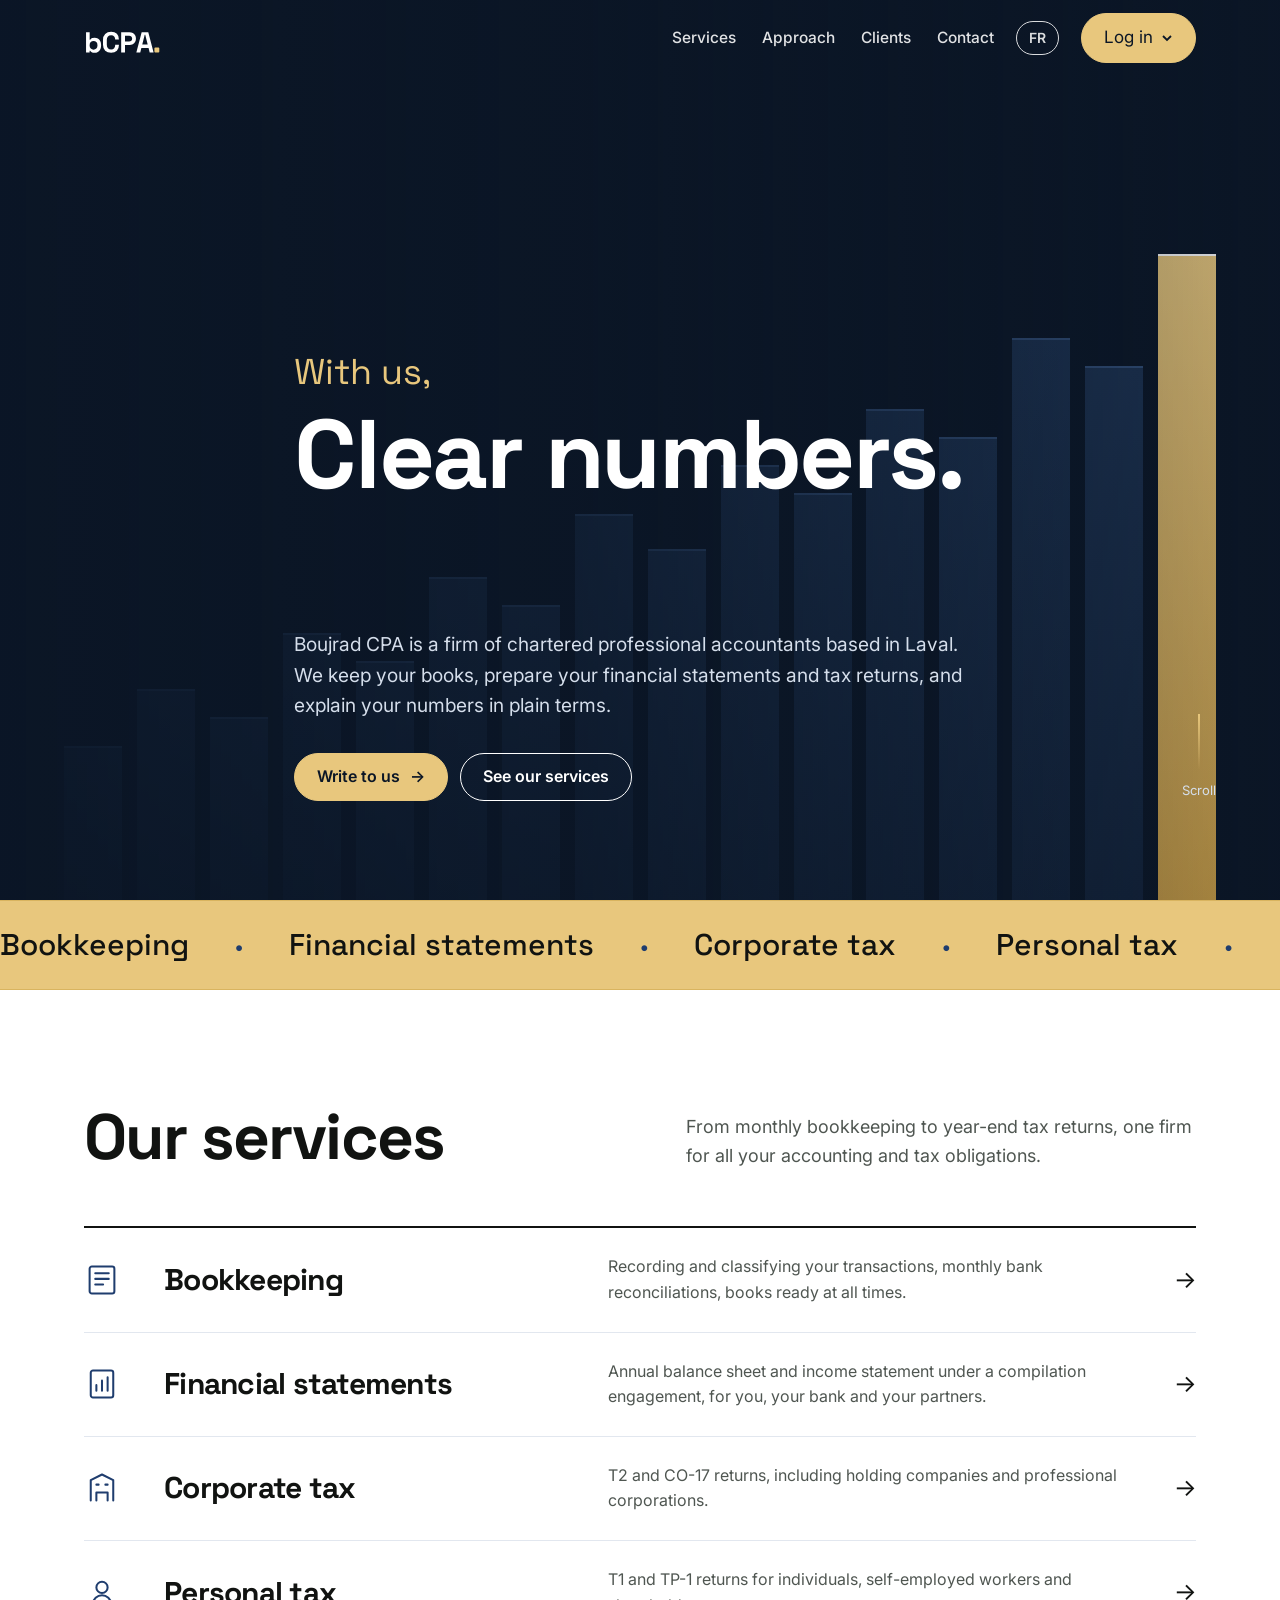
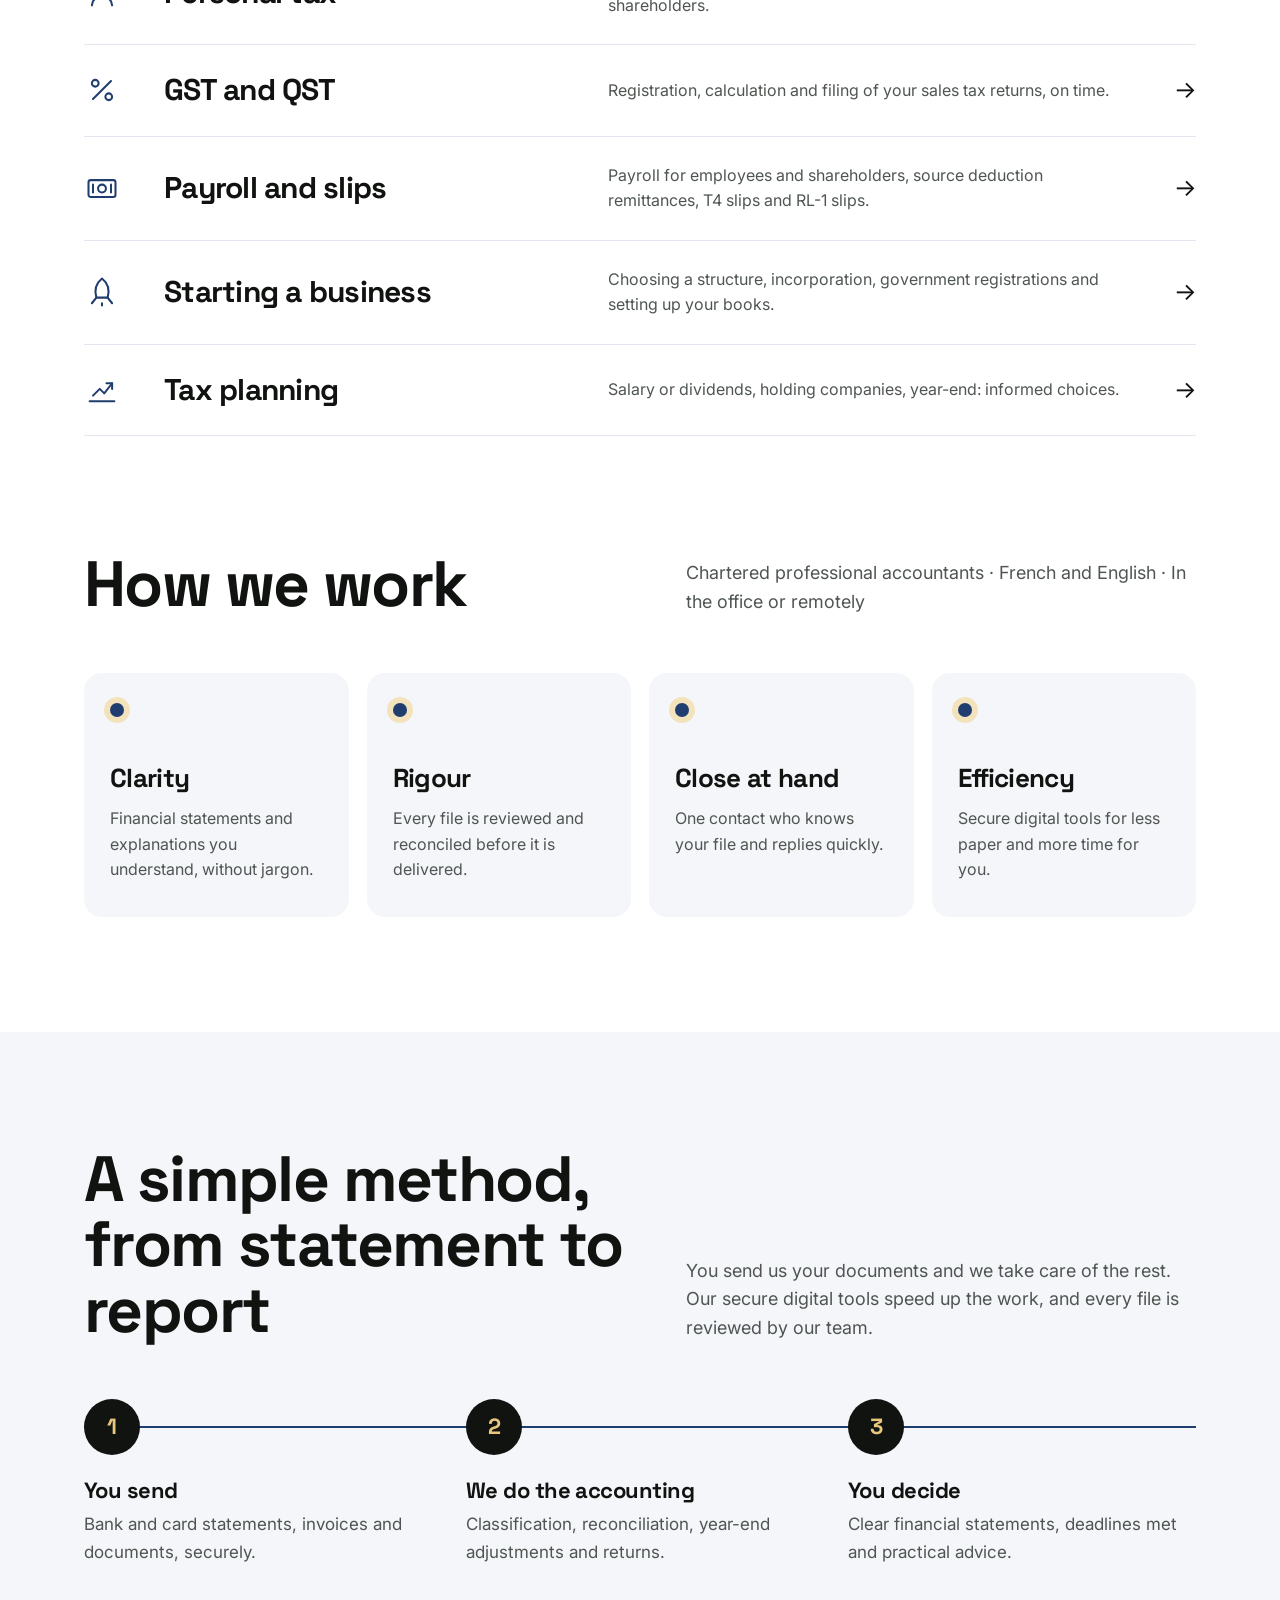
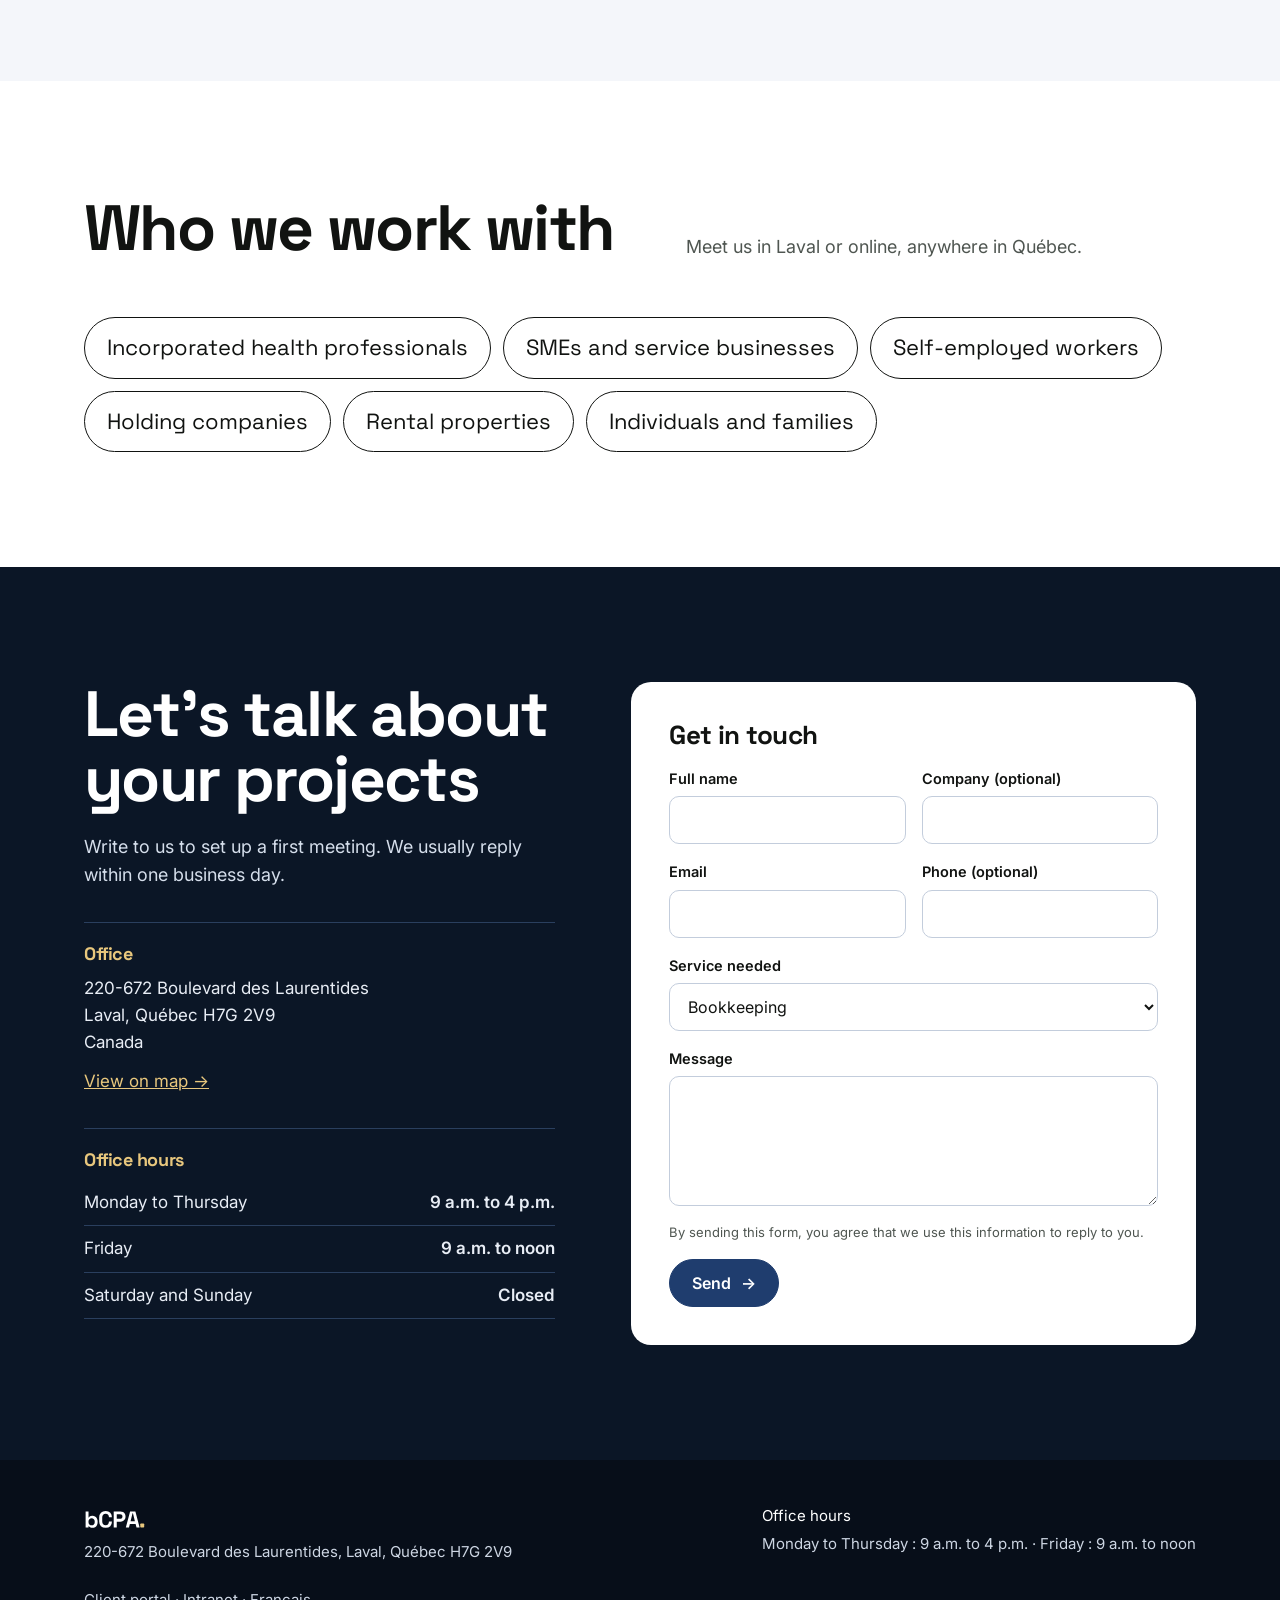
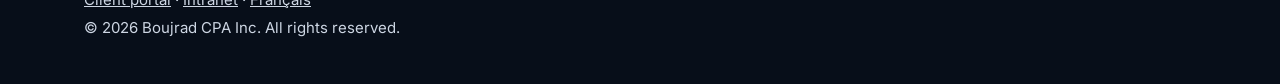
==== commit 0d345ba3: "Menu Connexion déroulant : Intranet (Comptabilité, Centre clients) et Portail client Co-Authored-By:" ====
--- a/site/en/index.html
+++ b/site/en/index.html
@@ -121,9 +121,24 @@
 @media(prefers-reduced-motion:reduce){html{scroll-behavior:auto}*,*::before,*::after{animation:none!important;transition:none!important}.js .rv{opacity:1;transform:none}}
 
 .brand .wm{display:block}.wdot{fill:var(--mint)}header.solid .wdot{fill:var(--deep)}
+
+/* menu Connexion */
+.cxb{display:inline-flex;align-items:center;gap:8px;cursor:pointer;font:inherit}.cxb svg{transition:transform .25s}.cxb[aria-expanded=true] svg{transform:rotate(180deg)}
+.cxp{position:absolute;left:0;right:0;top:100%;background:#fff;color:var(--ink);box-shadow:0 18px 40px rgba(11,22,38,.18);border-top:1px solid var(--line);opacity:0;visibility:hidden;transform:translateY(-10px);clip-path:inset(0 0 100% 0);transition:opacity .25s,transform .3s cubic-bezier(.2,.7,.2,1),clip-path .35s cubic-bezier(.2,.7,.2,1),visibility .35s}
+.cxp.open{opacity:1;visibility:visible;transform:none;clip-path:inset(0 0 0 0)}
+.cxg{display:grid;grid-template-columns:1fr 1.3fr;gap:clamp(16px,4vw,48px);padding-top:28px;padding-bottom:30px}
+.cxk{font-family:'Space Grotesk',sans-serif;font-weight:700;font-size:22px;margin:0 0 4px}.cxd{color:var(--mute);margin:0 0 14px}.cxn{color:var(--mute);font-size:14px;margin:10px 0 0}
+.cxl{display:grid;gap:8px}.cxl a{display:flex;justify-content:space-between;align-items:center;padding:12px 16px;border:1px solid var(--line);border-radius:10px;text-decoration:none;color:var(--ink);font-weight:600}.cxl a:hover{border-color:var(--ink)}.cxl a span{transition:transform .2s}.cxl a:hover span{transform:translateX(4px)}
+.cxm{background:var(--soft);border-radius:14px;padding:22px}
+@media(max-width:760px){.cxg{grid-template-columns:1fr}}
+@media(prefers-reduced-motion:reduce){.cxp,.cxb svg{transition:none}}
 </style></head><body>
 <header><div class="wrap nav"><a class="brand" href="/en/"><svg class="wm" width="76.2" height="30" viewBox="0 -2 264 104" role="img" aria-label="bCPA"><path d="M36.800000000000004 101.4Q30.1 101.4 26.5 99.1Q22.900000000000002 96.8 21.200000000000003 94.0H19.400000000000002V100.0H7.0V30.0H19.6V56.099999999999994H21.400000000000002Q22.5 54.3 24.35 52.699999999999996Q26.200000000000003 51.099999999999994 29.250000000000004 50.05Q32.300000000000004 49.0 36.800000000000004 49.0Q42.800000000000004 49.0 47.900000000000006 51.95Q53.0 54.9 56.1 60.599999999999994Q59.2 66.3 59.2 74.4V76.0Q59.2 84.1 56.1 89.8Q53.0 95.5 47.900000000000006 98.45Q42.800000000000004 101.4 36.800000000000004 101.4ZM33.0 90.4Q38.800000000000004 90.4 42.7 86.65Q46.6 82.9 46.6 75.7V74.7Q46.6 67.5 42.75 63.75Q38.900000000000006 60.0 33.0 60.0Q27.200000000000003 60.0 23.300000000000004 63.75Q19.400000000000002 67.5 19.400000000000002 74.7V75.7Q19.400000000000002 82.9 23.300000000000004 86.65Q27.200000000000003 90.4 33.0 90.4ZM94.0 101.4Q81.0 101.4 73.4 94.15Q65.80000000000001 86.9 65.80000000000001 73.4V56.599999999999994Q65.80000000000001 43.099999999999994 73.4 35.849999999999994Q81.0 28.599999999999994 94.0 28.599999999999994Q106.9 28.599999999999994 113.95 35.64999999999999Q121.0 42.699999999999996 121.0 55.0V55.599999999999994H108.0V54.599999999999994Q108.0 48.4 104.55000000000001 44.4Q101.10000000000001 40.4 94.0 40.4Q87.0 40.4 83.0 44.7Q79.0 49.0 79.0 56.4V73.6Q79.0 80.9 83.0 85.25Q87.0 89.6 94.0 89.6Q101.10000000000001 89.6 104.55000000000001 85.55Q108.0 81.5 108.0 75.4V73.6H121.0V75.0Q121.0 87.3 113.95 94.35Q106.9 101.4 94.0 101.4ZM128.8 100.0V30.0H157.60000000000002Q164.20000000000002 30.0 169.25 32.65Q174.3 35.3 177.15000000000003 40.099999999999994Q180.00000000000003 44.9 180.00000000000003 51.5V52.9Q180.00000000000003 59.4 177.05 64.25Q174.10000000000002 69.1 169.05 71.75Q164.00000000000003 74.4 157.60000000000002 74.4H142.00000000000003V100.0ZM142.00000000000003 62.4H156.3Q161.00000000000003 62.4 163.90000000000003 59.8Q166.8 57.199999999999996 166.8 52.699999999999996V51.699999999999996Q166.8 47.199999999999996 163.90000000000003 44.599999999999994Q161.00000000000003 42.0 156.3 42.0H142.00000000000003ZM181.40000000000003 100.0 199.8 30.0H222.8L241.20000000000002 100.0H227.60000000000002L223.8 84.6H198.8L195.00000000000003 100.0ZM201.90000000000003 72.4H220.70000000000002L212.20000000000002 38.3H210.40000000000003Z" fill="currentColor"/><g class="wdot"><rect x="244.0" y="83" width="17" height="17" rx="3"/></g></svg></a><nav class="links" aria-label="Navigation"><a href="#services">Services</a><a href="#approach">Approach</a><a href="#clients">Clients</a><a href="#contact">Contact</a></nav>
-<a class="lang" href="/" hreflang="fr" title="Français">FR</a><a class="btn mint" href="https://app.boujradcpa.com">Intranet</a></div></header>
+<a class="lang" href="/" hreflang="fr" title="Français">FR</a><button class="btn mint cxb" id="cxB" aria-expanded="false" aria-controls="cxP">Log in<svg width="12" height="12" viewBox="0 0 12 12" aria-hidden="true"><path d="M2 4l4 4 4-4" fill="none" stroke="currentColor" stroke-width="1.8"/></svg></button></div>
+<div class="cxp" id="cxP" role="region" aria-label="Log in"><div class="wrap cxg">
+<div class="cxc"><p class="cxk">Intranet</p><p class="cxd">For the firm’s team only.</p><div class="cxl"><a href="https://app.boujradcpa.com/">Accounting <span>→</span></a><a href="https://app.boujradcpa.com/centre.html">Client centre <span>→</span></a></div></div>
+<div class="cxc cxm"><p class="cxk">Client portal</p><p class="cxd">Fill in your tax form and upload your documents securely.</p><a class="btn deep" href="https://app.boujradcpa.com/portail.html">Go to the portal</a><p class="cxn">New client? Create your account on the portal.</p></div>
+</div></div></header>
 <main>
 <section class="hero"><div class="cols" aria-hidden="true"><i class="" style="height:22%;animation-delay:0ms"></i><i class="" style="height:30%;animation-delay:70ms"></i><i class="" style="height:26%;animation-delay:140ms"></i><i class="" style="height:38%;animation-delay:210ms"></i><i class="" style="height:34%;animation-delay:280ms"></i><i class="" style="height:46%;animation-delay:350ms"></i><i class="" style="height:42%;animation-delay:420ms"></i><i class="" style="height:55%;animation-delay:490ms"></i><i class="" style="height:50%;animation-delay:560ms"></i><i class="" style="height:62%;animation-delay:630ms"></i><i class="" style="height:58%;animation-delay:700ms"></i><i class="" style="height:70%;animation-delay:770ms"></i><i class="" style="height:66%;animation-delay:840ms"></i><i class="" style="height:80%;animation-delay:910ms"></i><i class="" style="height:76%;animation-delay:980ms"></i><i class="hi" style="height:92%;animation-delay:1050ms"></i></div><div class="veil"></div>
 <div class="wrap in"><p class="pre">With us,</p><h1><span data-w='["Clear numbers.", "Taxes under control.", "Growth with support."]'>Clear numbers.</span></h1><p>Boujrad CPA is a firm of chartered professional accountants based in Laval. We keep your books, prepare your financial statements and tax returns, and explain your numbers in plain terms.</p>
@@ -152,7 +167,7 @@
 </div></section></main>
 <footer><div class="wrap"><div><a class="brand" href="/en/"><svg class="wm" width="60.9" height="24" viewBox="0 -2 264 104" role="img" aria-label="bCPA"><path d="M36.800000000000004 101.4Q30.1 101.4 26.5 99.1Q22.900000000000002 96.8 21.200000000000003 94.0H19.400000000000002V100.0H7.0V30.0H19.6V56.099999999999994H21.400000000000002Q22.5 54.3 24.35 52.699999999999996Q26.200000000000003 51.099999999999994 29.250000000000004 50.05Q32.300000000000004 49.0 36.800000000000004 49.0Q42.800000000000004 49.0 47.900000000000006 51.95Q53.0 54.9 56.1 60.599999999999994Q59.2 66.3 59.2 74.4V76.0Q59.2 84.1 56.1 89.8Q53.0 95.5 47.900000000000006 98.45Q42.800000000000004 101.4 36.800000000000004 101.4ZM33.0 90.4Q38.800000000000004 90.4 42.7 86.65Q46.6 82.9 46.6 75.7V74.7Q46.6 67.5 42.75 63.75Q38.900000000000006 60.0 33.0 60.0Q27.200000000000003 60.0 23.300000000000004 63.75Q19.400000000000002 67.5 19.400000000000002 74.7V75.7Q19.400000000000002 82.9 23.300000000000004 86.65Q27.200000000000003 90.4 33.0 90.4ZM94.0 101.4Q81.0 101.4 73.4 94.15Q65.80000000000001 86.9 65.80000000000001 73.4V56.599999999999994Q65.80000000000001 43.099999999999994 73.4 35.849999999999994Q81.0 28.599999999999994 94.0 28.599999999999994Q106.9 28.599999999999994 113.95 35.64999999999999Q121.0 42.699999999999996 121.0 55.0V55.599999999999994H108.0V54.599999999999994Q108.0 48.4 104.55000000000001 44.4Q101.10000000000001 40.4 94.0 40.4Q87.0 40.4 83.0 44.7Q79.0 49.0 79.0 56.4V73.6Q79.0 80.9 83.0 85.25Q87.0 89.6 94.0 89.6Q101.10000000000001 89.6 104.55000000000001 85.55Q108.0 81.5 108.0 75.4V73.6H121.0V75.0Q121.0 87.3 113.95 94.35Q106.9 101.4 94.0 101.4ZM128.8 100.0V30.0H157.60000000000002Q164.20000000000002 30.0 169.25 32.65Q174.3 35.3 177.15000000000003 40.099999999999994Q180.00000000000003 44.9 180.00000000000003 51.5V52.9Q180.00000000000003 59.4 177.05 64.25Q174.10000000000002 69.1 169.05 71.75Q164.00000000000003 74.4 157.60000000000002 74.4H142.00000000000003V100.0ZM142.00000000000003 62.4H156.3Q161.00000000000003 62.4 163.90000000000003 59.8Q166.8 57.199999999999996 166.8 52.699999999999996V51.699999999999996Q166.8 47.199999999999996 163.90000000000003 44.599999999999994Q161.00000000000003 42.0 156.3 42.0H142.00000000000003ZM181.40000000000003 100.0 199.8 30.0H222.8L241.20000000000002 100.0H227.60000000000002L223.8 84.6H198.8L195.00000000000003 100.0ZM201.90000000000003 72.4H220.70000000000002L212.20000000000002 38.3H210.40000000000003Z" fill="currentColor"/><g class="wdot"><rect x="244.0" y="83" width="17" height="17" rx="3"/></g></svg></a><p style="margin:12px 0 0">220-672 Boulevard des Laurentides, Laval, Québec H7G 2V9</p></div>
 <div><p style="margin:0;color:#fff">Office hours</p><p style="margin:4px 0 0">Monday to Thursday : 9 a.m. to 4 p.m. · Friday : 9 a.m. to noon</p></div>
-<div><p style="margin:0"><a href="https://app.boujradcpa.com">Intranet</a> · <a href="/">Français</a></p><p style="margin:4px 0 0">© 2026 Boujrad CPA Inc. All rights reserved.</p></div></div></footer>
+<div><p style="margin:0"><a href="https://app.boujradcpa.com/portail.html">Client portal</a> · <a href="https://app.boujradcpa.com">Intranet</a> · <a href="/">Français</a></p><p style="margin:4px 0 0">© 2026 Boujrad CPA Inc. All rights reserved.</p></div></div></footer>
 <script>{
 const h = document.querySelector('header');
 const hero = document.querySelector('.hero');
@@ -177,4 +192,10 @@
   }, 3200);
 }
 }
+
+/* menu Connexion déroulant */
+(()=>{const b=document.getElementById('cxB'),p=document.getElementById('cxP');if(!b||!p)return;
+  const set=o=>{p.classList.toggle('open',o);b.setAttribute('aria-expanded',o);document.querySelector('header')?.classList.toggle('cxo',o)};
+  b.addEventListener('click',e=>{e.stopPropagation();set(!p.classList.contains('open'))});
+  document.addEventListener('click',e=>{if(!p.contains(e.target))set(false)});document.addEventListener('keydown',e=>{if(e.key==='Escape'){set(false);b.focus()}})})();
 </script></body></html>
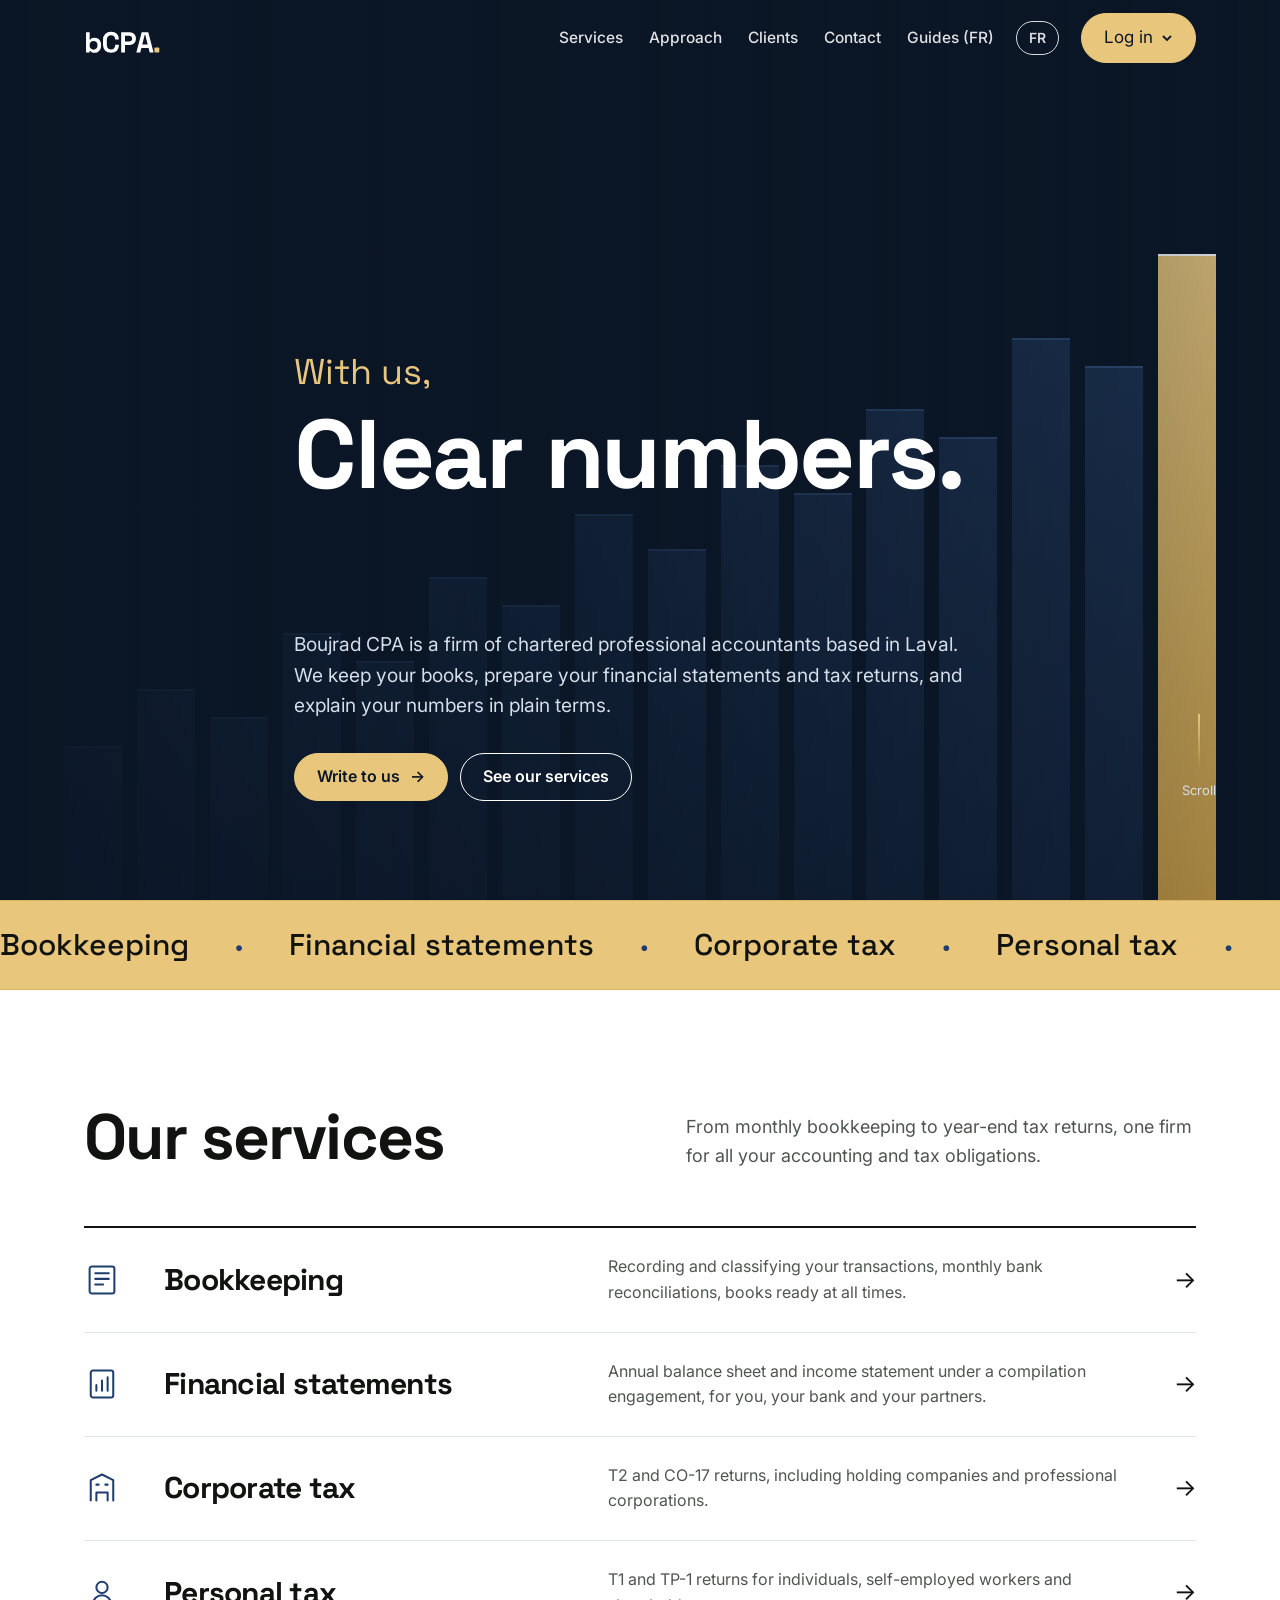
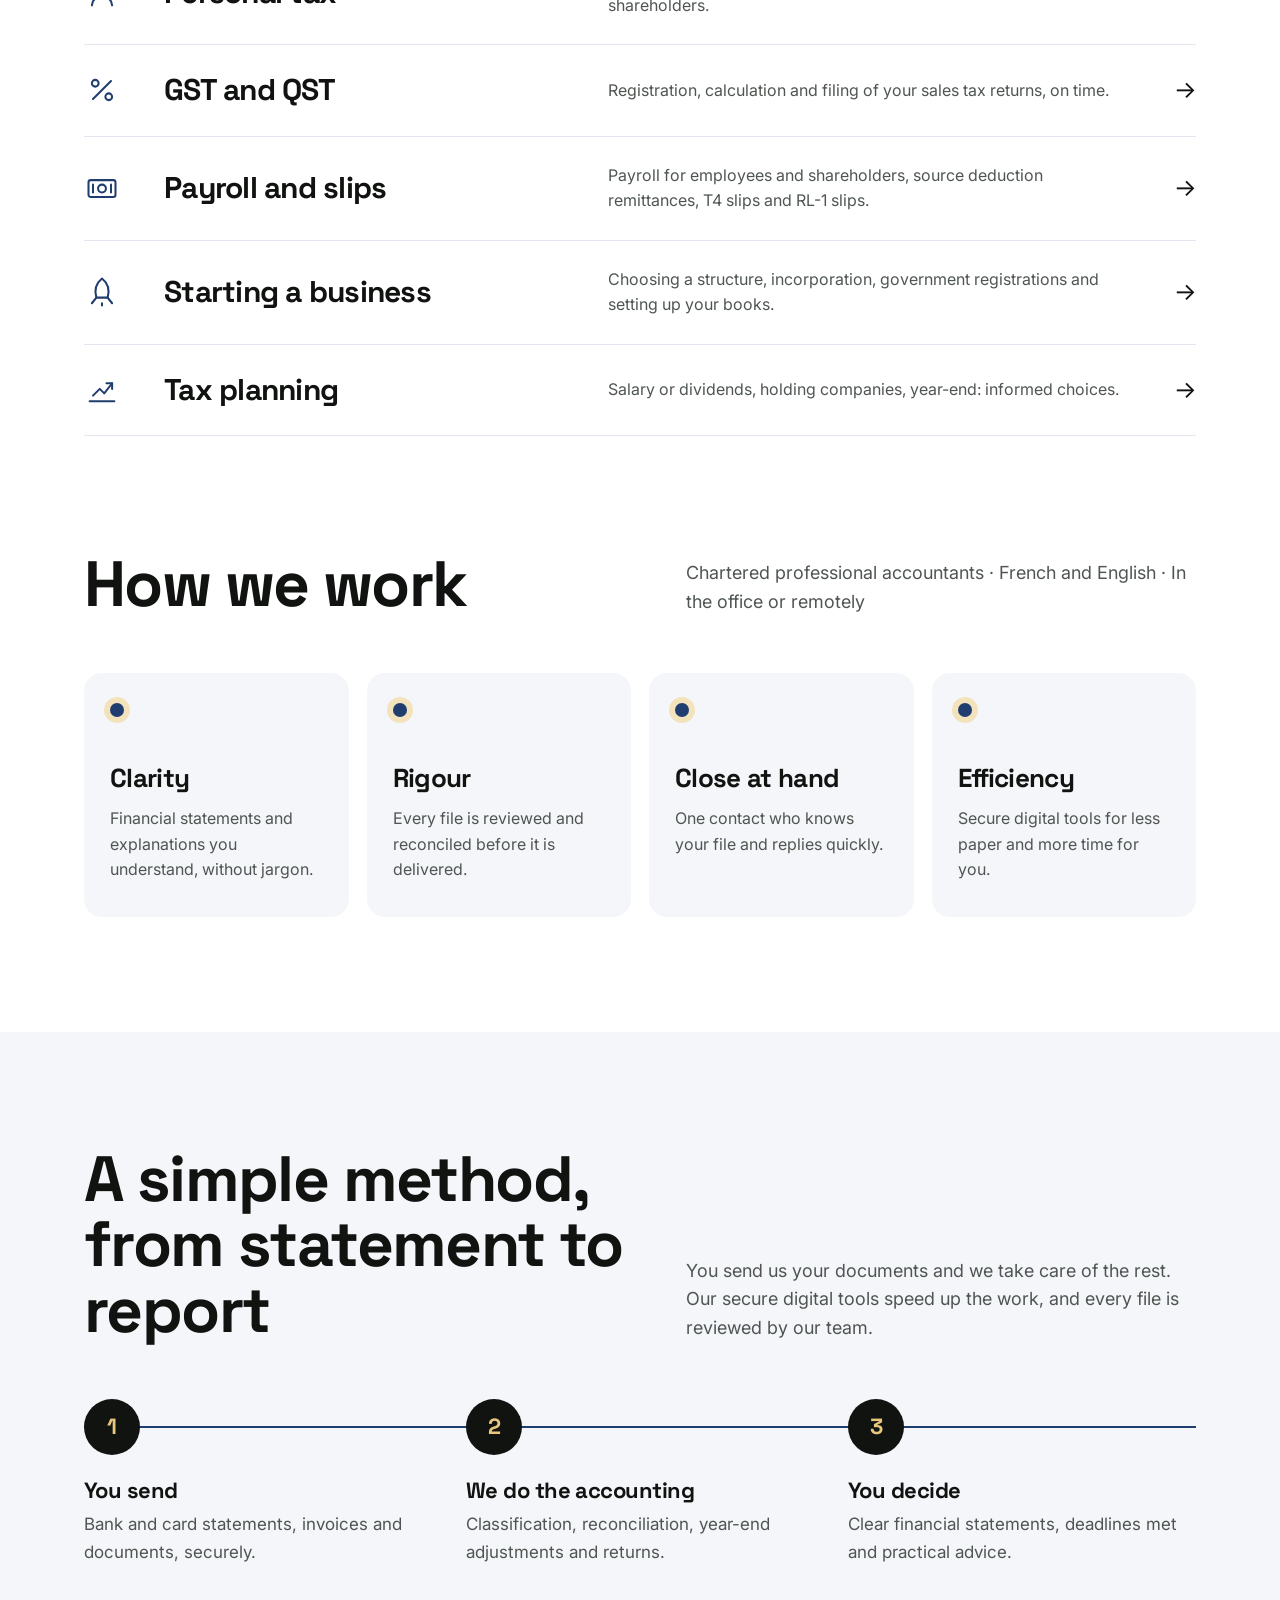
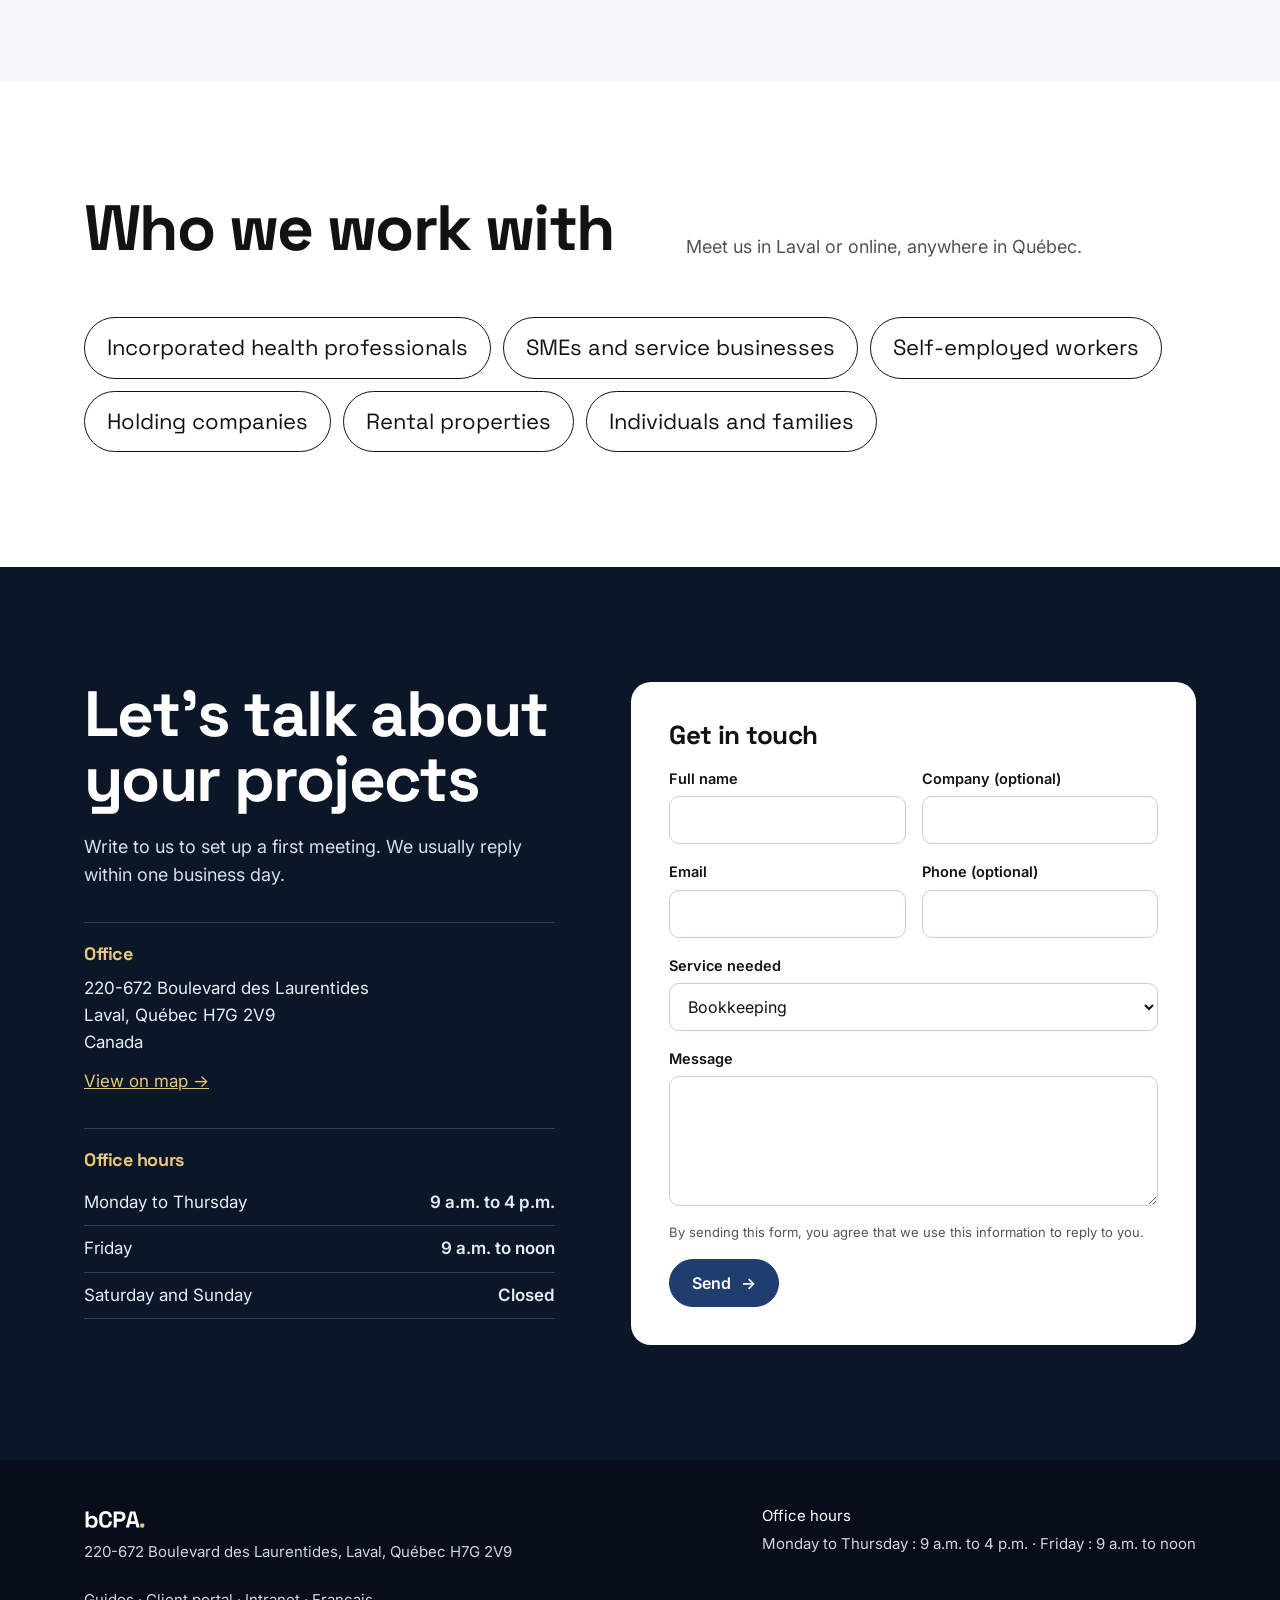
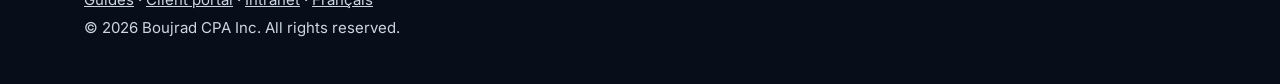
==== commit 7b3718bf: "Volet Guides pratiques : portail client (avec captures), compte de l'ARC, Mon dossier Revenu Québec," ====
--- a/site/en/index.html
+++ b/site/en/index.html
@@ -133,10 +133,10 @@
 @media(max-width:760px){.cxg{grid-template-columns:1fr}}
 @media(prefers-reduced-motion:reduce){.cxp,.cxb svg{transition:none}}
 </style></head><body>
-<header><div class="wrap nav"><a class="brand" href="/en/"><svg class="wm" width="76.2" height="30" viewBox="0 -2 264 104" role="img" aria-label="bCPA"><path d="M36.800000000000004 101.4Q30.1 101.4 26.5 99.1Q22.900000000000002 96.8 21.200000000000003 94.0H19.400000000000002V100.0H7.0V30.0H19.6V56.099999999999994H21.400000000000002Q22.5 54.3 24.35 52.699999999999996Q26.200000000000003 51.099999999999994 29.250000000000004 50.05Q32.300000000000004 49.0 36.800000000000004 49.0Q42.800000000000004 49.0 47.900000000000006 51.95Q53.0 54.9 56.1 60.599999999999994Q59.2 66.3 59.2 74.4V76.0Q59.2 84.1 56.1 89.8Q53.0 95.5 47.900000000000006 98.45Q42.800000000000004 101.4 36.800000000000004 101.4ZM33.0 90.4Q38.800000000000004 90.4 42.7 86.65Q46.6 82.9 46.6 75.7V74.7Q46.6 67.5 42.75 63.75Q38.900000000000006 60.0 33.0 60.0Q27.200000000000003 60.0 23.300000000000004 63.75Q19.400000000000002 67.5 19.400000000000002 74.7V75.7Q19.400000000000002 82.9 23.300000000000004 86.65Q27.200000000000003 90.4 33.0 90.4ZM94.0 101.4Q81.0 101.4 73.4 94.15Q65.80000000000001 86.9 65.80000000000001 73.4V56.599999999999994Q65.80000000000001 43.099999999999994 73.4 35.849999999999994Q81.0 28.599999999999994 94.0 28.599999999999994Q106.9 28.599999999999994 113.95 35.64999999999999Q121.0 42.699999999999996 121.0 55.0V55.599999999999994H108.0V54.599999999999994Q108.0 48.4 104.55000000000001 44.4Q101.10000000000001 40.4 94.0 40.4Q87.0 40.4 83.0 44.7Q79.0 49.0 79.0 56.4V73.6Q79.0 80.9 83.0 85.25Q87.0 89.6 94.0 89.6Q101.10000000000001 89.6 104.55000000000001 85.55Q108.0 81.5 108.0 75.4V73.6H121.0V75.0Q121.0 87.3 113.95 94.35Q106.9 101.4 94.0 101.4ZM128.8 100.0V30.0H157.60000000000002Q164.20000000000002 30.0 169.25 32.65Q174.3 35.3 177.15000000000003 40.099999999999994Q180.00000000000003 44.9 180.00000000000003 51.5V52.9Q180.00000000000003 59.4 177.05 64.25Q174.10000000000002 69.1 169.05 71.75Q164.00000000000003 74.4 157.60000000000002 74.4H142.00000000000003V100.0ZM142.00000000000003 62.4H156.3Q161.00000000000003 62.4 163.90000000000003 59.8Q166.8 57.199999999999996 166.8 52.699999999999996V51.699999999999996Q166.8 47.199999999999996 163.90000000000003 44.599999999999994Q161.00000000000003 42.0 156.3 42.0H142.00000000000003ZM181.40000000000003 100.0 199.8 30.0H222.8L241.20000000000002 100.0H227.60000000000002L223.8 84.6H198.8L195.00000000000003 100.0ZM201.90000000000003 72.4H220.70000000000002L212.20000000000002 38.3H210.40000000000003Z" fill="currentColor"/><g class="wdot"><rect x="244.0" y="83" width="17" height="17" rx="3"/></g></svg></a><nav class="links" aria-label="Navigation"><a href="#services">Services</a><a href="#approach">Approach</a><a href="#clients">Clients</a><a href="#contact">Contact</a></nav>
+<header><div class="wrap nav"><a class="brand" href="/en/"><svg class="wm" width="76.2" height="30" viewBox="0 -2 264 104" role="img" aria-label="bCPA"><path d="M36.800000000000004 101.4Q30.1 101.4 26.5 99.1Q22.900000000000002 96.8 21.200000000000003 94.0H19.400000000000002V100.0H7.0V30.0H19.6V56.099999999999994H21.400000000000002Q22.5 54.3 24.35 52.699999999999996Q26.200000000000003 51.099999999999994 29.250000000000004 50.05Q32.300000000000004 49.0 36.800000000000004 49.0Q42.800000000000004 49.0 47.900000000000006 51.95Q53.0 54.9 56.1 60.599999999999994Q59.2 66.3 59.2 74.4V76.0Q59.2 84.1 56.1 89.8Q53.0 95.5 47.900000000000006 98.45Q42.800000000000004 101.4 36.800000000000004 101.4ZM33.0 90.4Q38.800000000000004 90.4 42.7 86.65Q46.6 82.9 46.6 75.7V74.7Q46.6 67.5 42.75 63.75Q38.900000000000006 60.0 33.0 60.0Q27.200000000000003 60.0 23.300000000000004 63.75Q19.400000000000002 67.5 19.400000000000002 74.7V75.7Q19.400000000000002 82.9 23.300000000000004 86.65Q27.200000000000003 90.4 33.0 90.4ZM94.0 101.4Q81.0 101.4 73.4 94.15Q65.80000000000001 86.9 65.80000000000001 73.4V56.599999999999994Q65.80000000000001 43.099999999999994 73.4 35.849999999999994Q81.0 28.599999999999994 94.0 28.599999999999994Q106.9 28.599999999999994 113.95 35.64999999999999Q121.0 42.699999999999996 121.0 55.0V55.599999999999994H108.0V54.599999999999994Q108.0 48.4 104.55000000000001 44.4Q101.10000000000001 40.4 94.0 40.4Q87.0 40.4 83.0 44.7Q79.0 49.0 79.0 56.4V73.6Q79.0 80.9 83.0 85.25Q87.0 89.6 94.0 89.6Q101.10000000000001 89.6 104.55000000000001 85.55Q108.0 81.5 108.0 75.4V73.6H121.0V75.0Q121.0 87.3 113.95 94.35Q106.9 101.4 94.0 101.4ZM128.8 100.0V30.0H157.60000000000002Q164.20000000000002 30.0 169.25 32.65Q174.3 35.3 177.15000000000003 40.099999999999994Q180.00000000000003 44.9 180.00000000000003 51.5V52.9Q180.00000000000003 59.4 177.05 64.25Q174.10000000000002 69.1 169.05 71.75Q164.00000000000003 74.4 157.60000000000002 74.4H142.00000000000003V100.0ZM142.00000000000003 62.4H156.3Q161.00000000000003 62.4 163.90000000000003 59.8Q166.8 57.199999999999996 166.8 52.699999999999996V51.699999999999996Q166.8 47.199999999999996 163.90000000000003 44.599999999999994Q161.00000000000003 42.0 156.3 42.0H142.00000000000003ZM181.40000000000003 100.0 199.8 30.0H222.8L241.20000000000002 100.0H227.60000000000002L223.8 84.6H198.8L195.00000000000003 100.0ZM201.90000000000003 72.4H220.70000000000002L212.20000000000002 38.3H210.40000000000003Z" fill="currentColor"/><g class="wdot"><rect x="244.0" y="83" width="17" height="17" rx="3"/></g></svg></a><nav class="links" aria-label="Navigation"><a href="#services">Services</a><a href="#approach">Approach</a><a href="#clients">Clients</a><a href="#contact">Contact</a><a href="/guides/" hreflang="fr">Guides (FR)</a></nav>
 <a class="lang" href="/" hreflang="fr" title="Français">FR</a><button class="btn mint cxb" id="cxB" aria-expanded="false" aria-controls="cxP">Log in<svg width="12" height="12" viewBox="0 0 12 12" aria-hidden="true"><path d="M2 4l4 4 4-4" fill="none" stroke="currentColor" stroke-width="1.8"/></svg></button></div>
 <div class="cxp" id="cxP" role="region" aria-label="Log in"><div class="wrap cxg">
-<div class="cxc"><p class="cxk">Intranet</p><p class="cxd">For the firm’s team only.</p><div class="cxl"><a href="https://app.boujradcpa.com/">Accounting <span>→</span></a><a href="https://app.boujradcpa.com/centre.html">Client centre <span>→</span></a></div></div>
+<div class="cxc"><p class="cxk">Intranet</p><p class="cxd">For the firm’s team only.</p><div class="cxl"><a href="https://app.boujradcpa.com/">Accounting <span>→</span></a><a href="https://app.boujradcpa.com/centre.html">Practice management <span>→</span></a></div></div>
 <div class="cxc cxm"><p class="cxk">Client portal</p><p class="cxd">Fill in your tax form and upload your documents securely.</p><a class="btn deep" href="https://app.boujradcpa.com/portail.html">Go to the portal</a><p class="cxn">New client? Create your account on the portal.</p></div>
 </div></div></header>
 <main>
@@ -167,7 +167,7 @@
 </div></section></main>
 <footer><div class="wrap"><div><a class="brand" href="/en/"><svg class="wm" width="60.9" height="24" viewBox="0 -2 264 104" role="img" aria-label="bCPA"><path d="M36.800000000000004 101.4Q30.1 101.4 26.5 99.1Q22.900000000000002 96.8 21.200000000000003 94.0H19.400000000000002V100.0H7.0V30.0H19.6V56.099999999999994H21.400000000000002Q22.5 54.3 24.35 52.699999999999996Q26.200000000000003 51.099999999999994 29.250000000000004 50.05Q32.300000000000004 49.0 36.800000000000004 49.0Q42.800000000000004 49.0 47.900000000000006 51.95Q53.0 54.9 56.1 60.599999999999994Q59.2 66.3 59.2 74.4V76.0Q59.2 84.1 56.1 89.8Q53.0 95.5 47.900000000000006 98.45Q42.800000000000004 101.4 36.800000000000004 101.4ZM33.0 90.4Q38.800000000000004 90.4 42.7 86.65Q46.6 82.9 46.6 75.7V74.7Q46.6 67.5 42.75 63.75Q38.900000000000006 60.0 33.0 60.0Q27.200000000000003 60.0 23.300000000000004 63.75Q19.400000000000002 67.5 19.400000000000002 74.7V75.7Q19.400000000000002 82.9 23.300000000000004 86.65Q27.200000000000003 90.4 33.0 90.4ZM94.0 101.4Q81.0 101.4 73.4 94.15Q65.80000000000001 86.9 65.80000000000001 73.4V56.599999999999994Q65.80000000000001 43.099999999999994 73.4 35.849999999999994Q81.0 28.599999999999994 94.0 28.599999999999994Q106.9 28.599999999999994 113.95 35.64999999999999Q121.0 42.699999999999996 121.0 55.0V55.599999999999994H108.0V54.599999999999994Q108.0 48.4 104.55000000000001 44.4Q101.10000000000001 40.4 94.0 40.4Q87.0 40.4 83.0 44.7Q79.0 49.0 79.0 56.4V73.6Q79.0 80.9 83.0 85.25Q87.0 89.6 94.0 89.6Q101.10000000000001 89.6 104.55000000000001 85.55Q108.0 81.5 108.0 75.4V73.6H121.0V75.0Q121.0 87.3 113.95 94.35Q106.9 101.4 94.0 101.4ZM128.8 100.0V30.0H157.60000000000002Q164.20000000000002 30.0 169.25 32.65Q174.3 35.3 177.15000000000003 40.099999999999994Q180.00000000000003 44.9 180.00000000000003 51.5V52.9Q180.00000000000003 59.4 177.05 64.25Q174.10000000000002 69.1 169.05 71.75Q164.00000000000003 74.4 157.60000000000002 74.4H142.00000000000003V100.0ZM142.00000000000003 62.4H156.3Q161.00000000000003 62.4 163.90000000000003 59.8Q166.8 57.199999999999996 166.8 52.699999999999996V51.699999999999996Q166.8 47.199999999999996 163.90000000000003 44.599999999999994Q161.00000000000003 42.0 156.3 42.0H142.00000000000003ZM181.40000000000003 100.0 199.8 30.0H222.8L241.20000000000002 100.0H227.60000000000002L223.8 84.6H198.8L195.00000000000003 100.0ZM201.90000000000003 72.4H220.70000000000002L212.20000000000002 38.3H210.40000000000003Z" fill="currentColor"/><g class="wdot"><rect x="244.0" y="83" width="17" height="17" rx="3"/></g></svg></a><p style="margin:12px 0 0">220-672 Boulevard des Laurentides, Laval, Québec H7G 2V9</p></div>
 <div><p style="margin:0;color:#fff">Office hours</p><p style="margin:4px 0 0">Monday to Thursday : 9 a.m. to 4 p.m. · Friday : 9 a.m. to noon</p></div>
-<div><p style="margin:0"><a href="https://app.boujradcpa.com/portail.html">Client portal</a> · <a href="https://app.boujradcpa.com">Intranet</a> · <a href="/">Français</a></p><p style="margin:4px 0 0">© 2026 Boujrad CPA Inc. All rights reserved.</p></div></div></footer>
+<div><p style="margin:0"><a href="/guides/">Guides</a> · <a href="https://app.boujradcpa.com/portail.html">Client portal</a> · <a href="https://app.boujradcpa.com">Intranet</a> · <a href="/">Français</a></p><p style="margin:4px 0 0">© 2026 Boujrad CPA Inc. All rights reserved.</p></div></div></footer>
 <script>{
 const h = document.querySelector('header');
 const hero = document.querySelector('.hero');
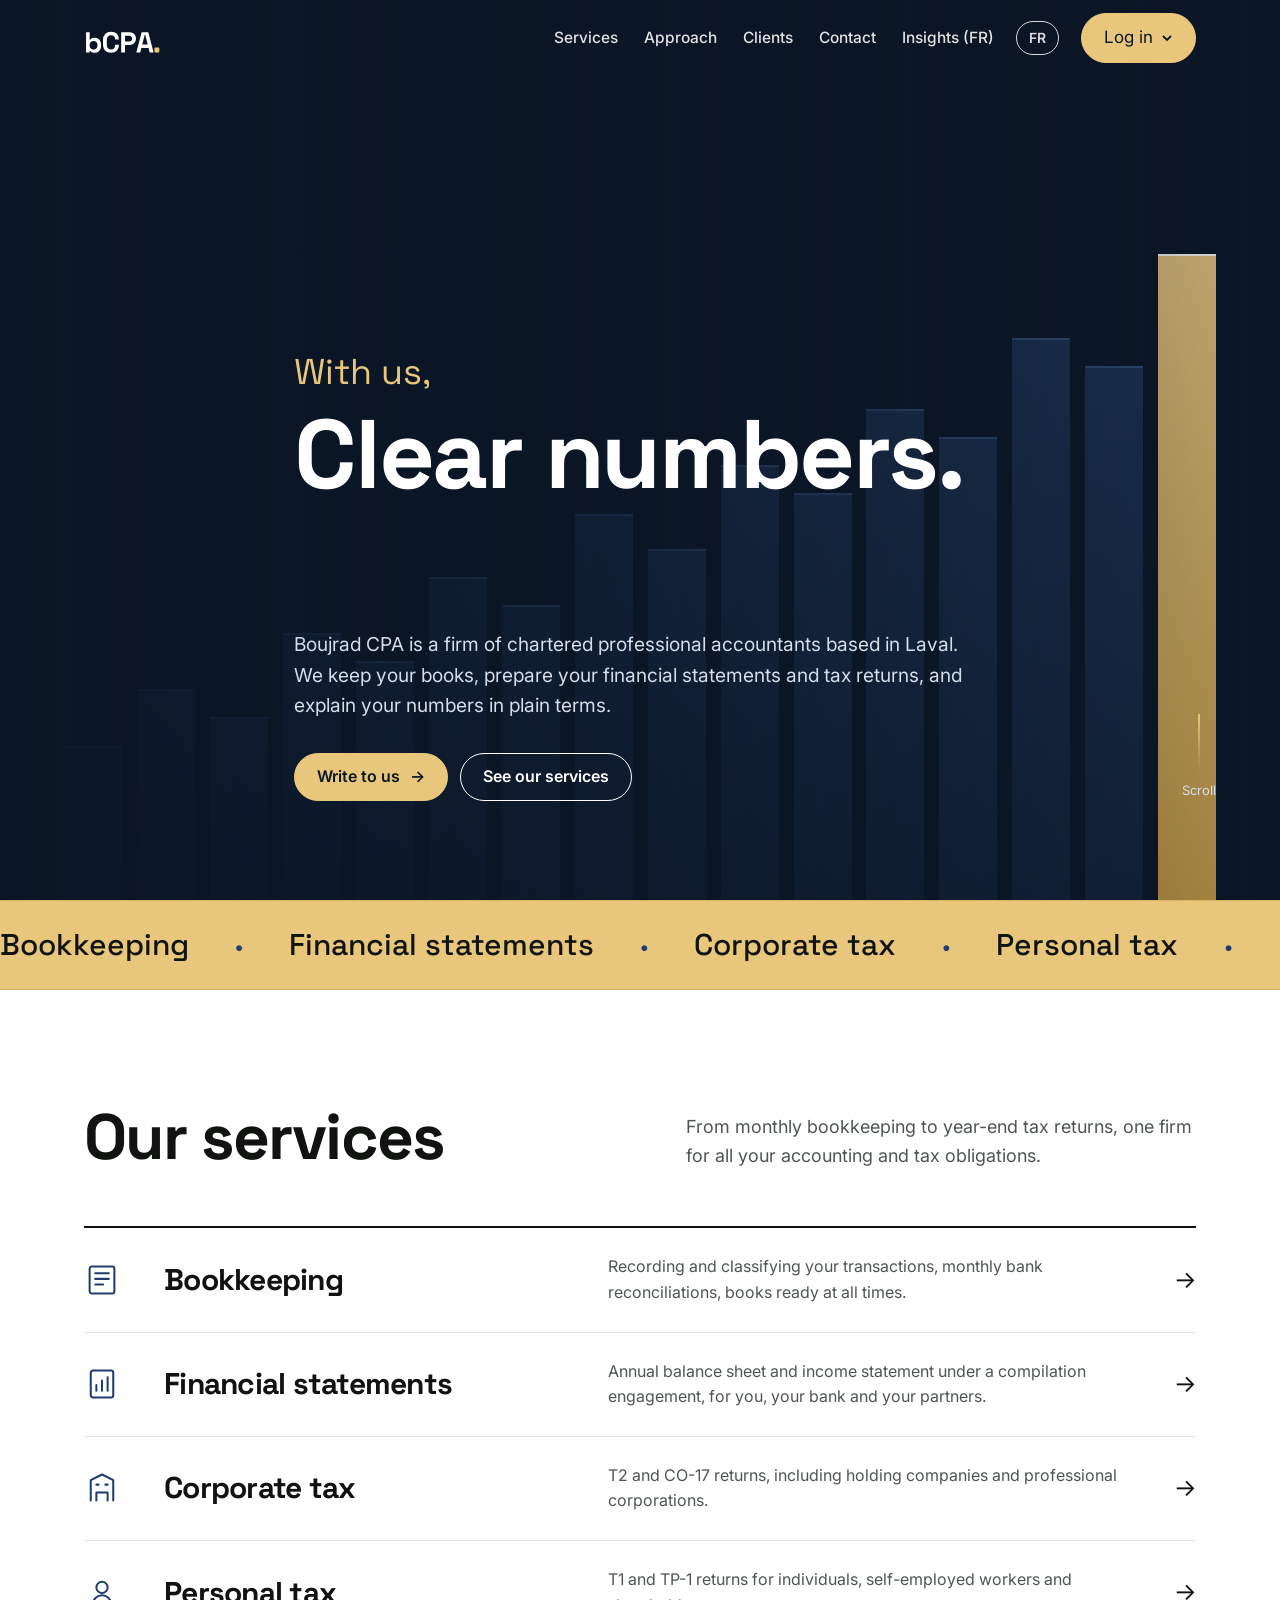
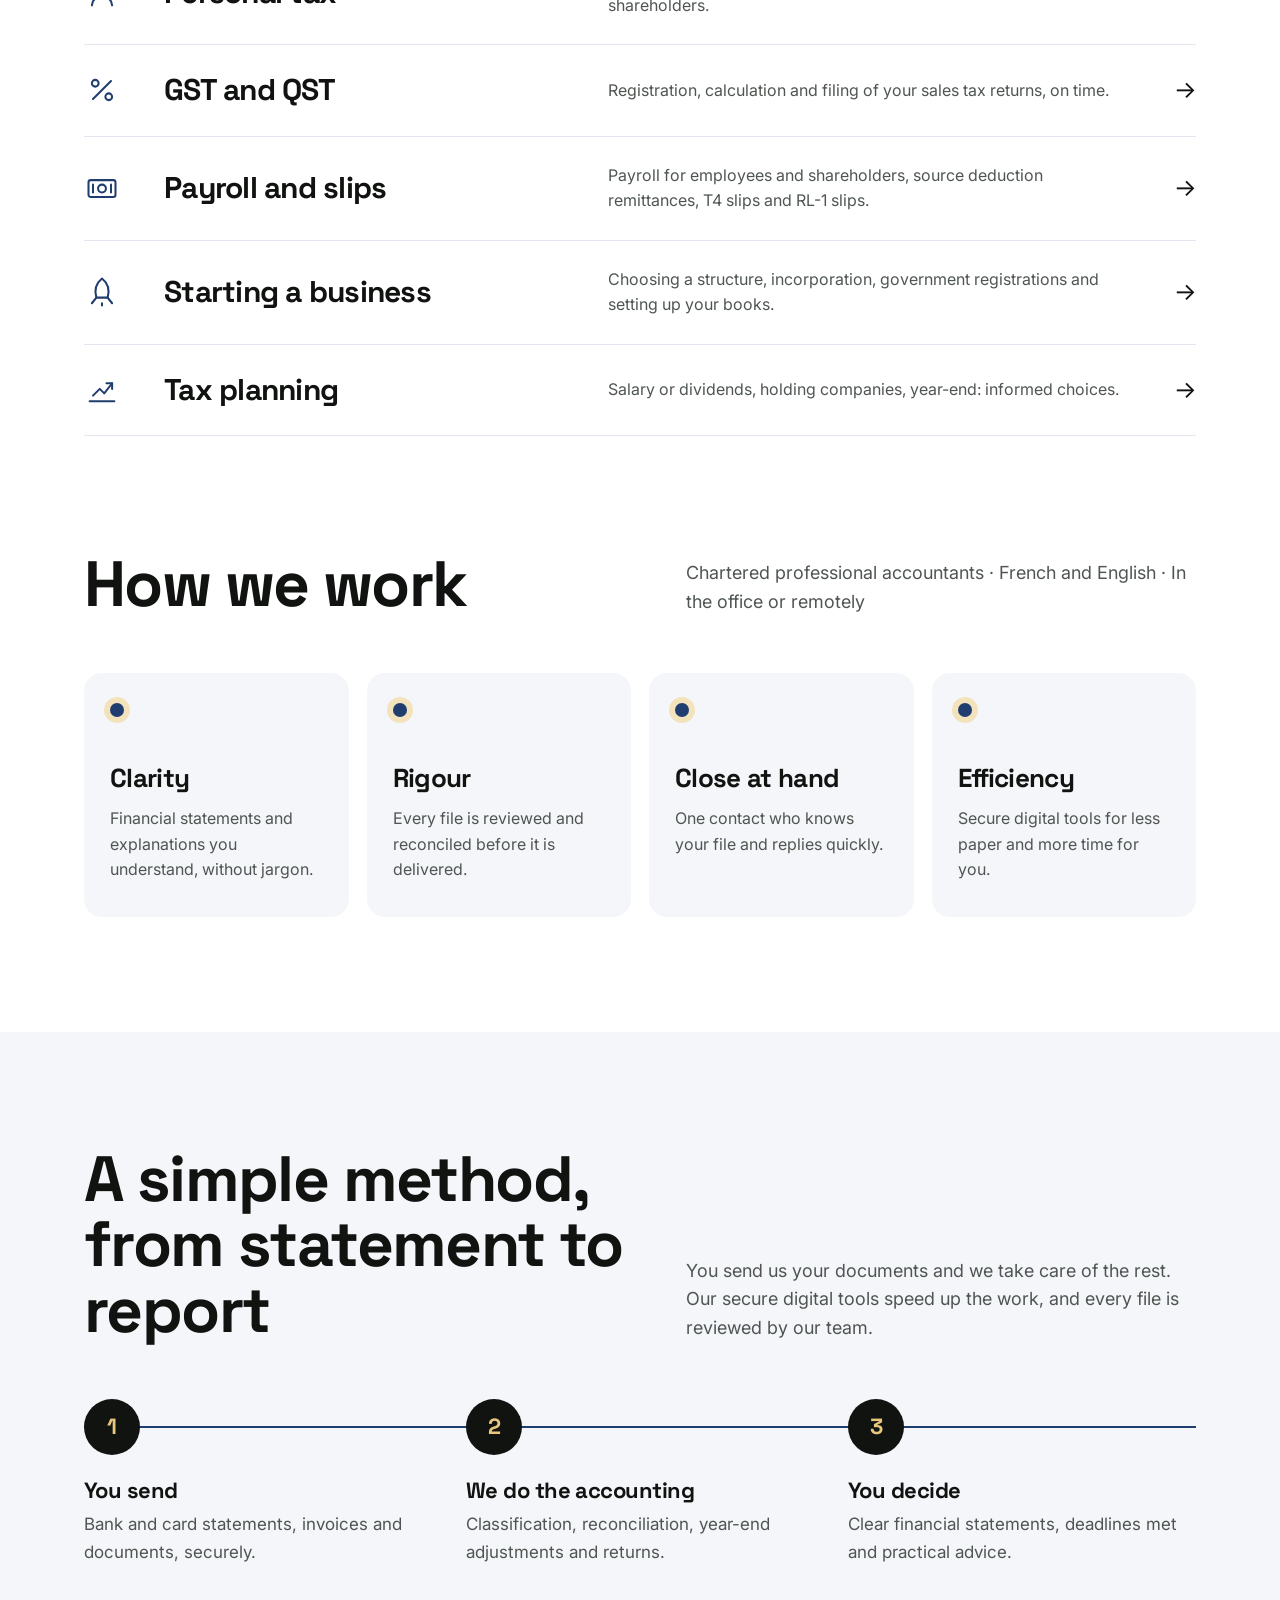
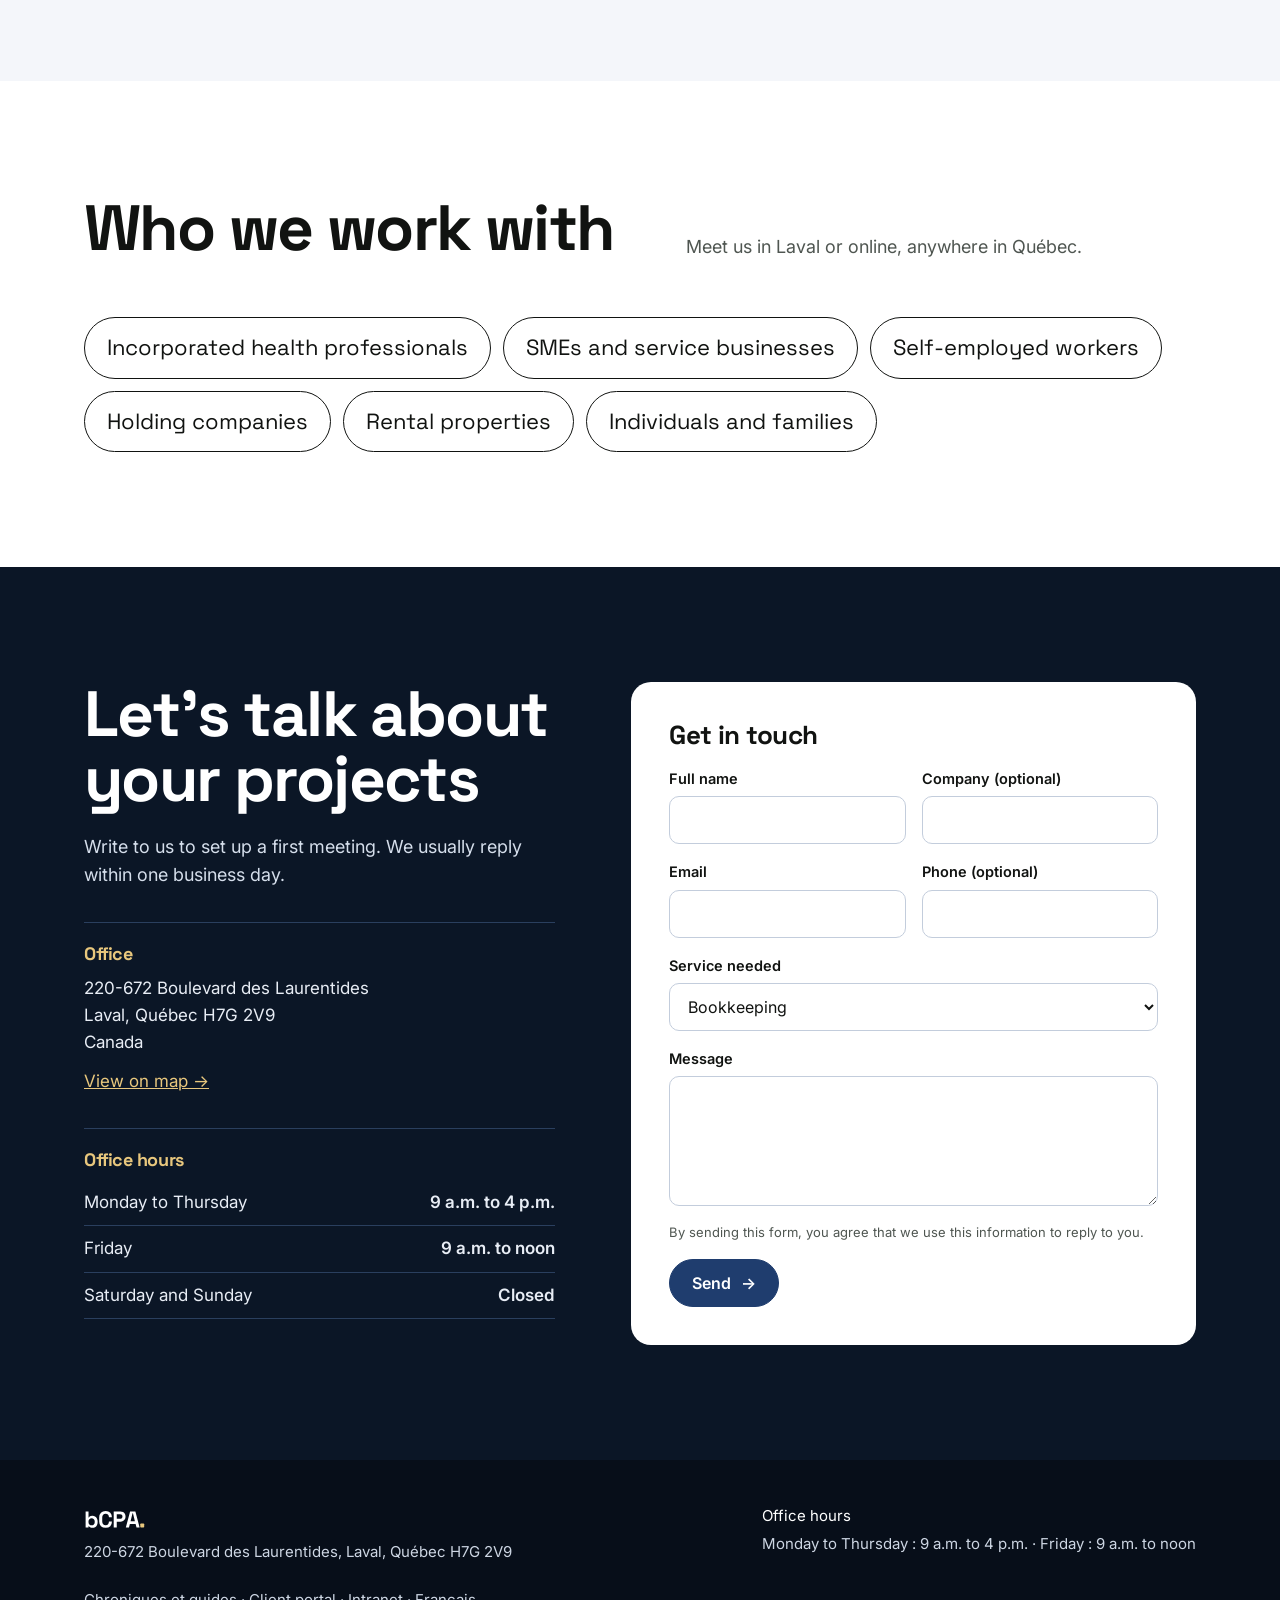
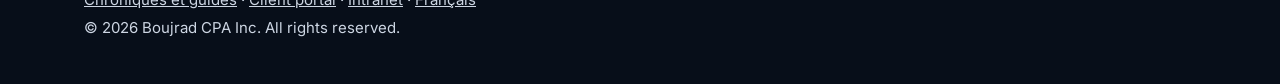
==== commit a890c553: "Chroniques : budget fédéral 2026, planification de fin d'année, changements fiscaux 2026 Co-Authored" ====
--- a/site/en/index.html
+++ b/site/en/index.html
@@ -133,7 +133,7 @@
 @media(max-width:760px){.cxg{grid-template-columns:1fr}}
 @media(prefers-reduced-motion:reduce){.cxp,.cxb svg{transition:none}}
 </style></head><body>
-<header><div class="wrap nav"><a class="brand" href="/en/"><svg class="wm" width="76.2" height="30" viewBox="0 -2 264 104" role="img" aria-label="bCPA"><path d="M36.800000000000004 101.4Q30.1 101.4 26.5 99.1Q22.900000000000002 96.8 21.200000000000003 94.0H19.400000000000002V100.0H7.0V30.0H19.6V56.099999999999994H21.400000000000002Q22.5 54.3 24.35 52.699999999999996Q26.200000000000003 51.099999999999994 29.250000000000004 50.05Q32.300000000000004 49.0 36.800000000000004 49.0Q42.800000000000004 49.0 47.900000000000006 51.95Q53.0 54.9 56.1 60.599999999999994Q59.2 66.3 59.2 74.4V76.0Q59.2 84.1 56.1 89.8Q53.0 95.5 47.900000000000006 98.45Q42.800000000000004 101.4 36.800000000000004 101.4ZM33.0 90.4Q38.800000000000004 90.4 42.7 86.65Q46.6 82.9 46.6 75.7V74.7Q46.6 67.5 42.75 63.75Q38.900000000000006 60.0 33.0 60.0Q27.200000000000003 60.0 23.300000000000004 63.75Q19.400000000000002 67.5 19.400000000000002 74.7V75.7Q19.400000000000002 82.9 23.300000000000004 86.65Q27.200000000000003 90.4 33.0 90.4ZM94.0 101.4Q81.0 101.4 73.4 94.15Q65.80000000000001 86.9 65.80000000000001 73.4V56.599999999999994Q65.80000000000001 43.099999999999994 73.4 35.849999999999994Q81.0 28.599999999999994 94.0 28.599999999999994Q106.9 28.599999999999994 113.95 35.64999999999999Q121.0 42.699999999999996 121.0 55.0V55.599999999999994H108.0V54.599999999999994Q108.0 48.4 104.55000000000001 44.4Q101.10000000000001 40.4 94.0 40.4Q87.0 40.4 83.0 44.7Q79.0 49.0 79.0 56.4V73.6Q79.0 80.9 83.0 85.25Q87.0 89.6 94.0 89.6Q101.10000000000001 89.6 104.55000000000001 85.55Q108.0 81.5 108.0 75.4V73.6H121.0V75.0Q121.0 87.3 113.95 94.35Q106.9 101.4 94.0 101.4ZM128.8 100.0V30.0H157.60000000000002Q164.20000000000002 30.0 169.25 32.65Q174.3 35.3 177.15000000000003 40.099999999999994Q180.00000000000003 44.9 180.00000000000003 51.5V52.9Q180.00000000000003 59.4 177.05 64.25Q174.10000000000002 69.1 169.05 71.75Q164.00000000000003 74.4 157.60000000000002 74.4H142.00000000000003V100.0ZM142.00000000000003 62.4H156.3Q161.00000000000003 62.4 163.90000000000003 59.8Q166.8 57.199999999999996 166.8 52.699999999999996V51.699999999999996Q166.8 47.199999999999996 163.90000000000003 44.599999999999994Q161.00000000000003 42.0 156.3 42.0H142.00000000000003ZM181.40000000000003 100.0 199.8 30.0H222.8L241.20000000000002 100.0H227.60000000000002L223.8 84.6H198.8L195.00000000000003 100.0ZM201.90000000000003 72.4H220.70000000000002L212.20000000000002 38.3H210.40000000000003Z" fill="currentColor"/><g class="wdot"><rect x="244.0" y="83" width="17" height="17" rx="3"/></g></svg></a><nav class="links" aria-label="Navigation"><a href="#services">Services</a><a href="#approach">Approach</a><a href="#clients">Clients</a><a href="#contact">Contact</a><a href="/guides/" hreflang="fr">Guides (FR)</a></nav>
+<header><div class="wrap nav"><a class="brand" href="/en/"><svg class="wm" width="76.2" height="30" viewBox="0 -2 264 104" role="img" aria-label="bCPA"><path d="M36.800000000000004 101.4Q30.1 101.4 26.5 99.1Q22.900000000000002 96.8 21.200000000000003 94.0H19.400000000000002V100.0H7.0V30.0H19.6V56.099999999999994H21.400000000000002Q22.5 54.3 24.35 52.699999999999996Q26.200000000000003 51.099999999999994 29.250000000000004 50.05Q32.300000000000004 49.0 36.800000000000004 49.0Q42.800000000000004 49.0 47.900000000000006 51.95Q53.0 54.9 56.1 60.599999999999994Q59.2 66.3 59.2 74.4V76.0Q59.2 84.1 56.1 89.8Q53.0 95.5 47.900000000000006 98.45Q42.800000000000004 101.4 36.800000000000004 101.4ZM33.0 90.4Q38.800000000000004 90.4 42.7 86.65Q46.6 82.9 46.6 75.7V74.7Q46.6 67.5 42.75 63.75Q38.900000000000006 60.0 33.0 60.0Q27.200000000000003 60.0 23.300000000000004 63.75Q19.400000000000002 67.5 19.400000000000002 74.7V75.7Q19.400000000000002 82.9 23.300000000000004 86.65Q27.200000000000003 90.4 33.0 90.4ZM94.0 101.4Q81.0 101.4 73.4 94.15Q65.80000000000001 86.9 65.80000000000001 73.4V56.599999999999994Q65.80000000000001 43.099999999999994 73.4 35.849999999999994Q81.0 28.599999999999994 94.0 28.599999999999994Q106.9 28.599999999999994 113.95 35.64999999999999Q121.0 42.699999999999996 121.0 55.0V55.599999999999994H108.0V54.599999999999994Q108.0 48.4 104.55000000000001 44.4Q101.10000000000001 40.4 94.0 40.4Q87.0 40.4 83.0 44.7Q79.0 49.0 79.0 56.4V73.6Q79.0 80.9 83.0 85.25Q87.0 89.6 94.0 89.6Q101.10000000000001 89.6 104.55000000000001 85.55Q108.0 81.5 108.0 75.4V73.6H121.0V75.0Q121.0 87.3 113.95 94.35Q106.9 101.4 94.0 101.4ZM128.8 100.0V30.0H157.60000000000002Q164.20000000000002 30.0 169.25 32.65Q174.3 35.3 177.15000000000003 40.099999999999994Q180.00000000000003 44.9 180.00000000000003 51.5V52.9Q180.00000000000003 59.4 177.05 64.25Q174.10000000000002 69.1 169.05 71.75Q164.00000000000003 74.4 157.60000000000002 74.4H142.00000000000003V100.0ZM142.00000000000003 62.4H156.3Q161.00000000000003 62.4 163.90000000000003 59.8Q166.8 57.199999999999996 166.8 52.699999999999996V51.699999999999996Q166.8 47.199999999999996 163.90000000000003 44.599999999999994Q161.00000000000003 42.0 156.3 42.0H142.00000000000003ZM181.40000000000003 100.0 199.8 30.0H222.8L241.20000000000002 100.0H227.60000000000002L223.8 84.6H198.8L195.00000000000003 100.0ZM201.90000000000003 72.4H220.70000000000002L212.20000000000002 38.3H210.40000000000003Z" fill="currentColor"/><g class="wdot"><rect x="244.0" y="83" width="17" height="17" rx="3"/></g></svg></a><nav class="links" aria-label="Navigation"><a href="#services">Services</a><a href="#approach">Approach</a><a href="#clients">Clients</a><a href="#contact">Contact</a><a href="/guides/" hreflang="fr">Insights (FR)</a></nav>
 <a class="lang" href="/" hreflang="fr" title="Français">FR</a><button class="btn mint cxb" id="cxB" aria-expanded="false" aria-controls="cxP">Log in<svg width="12" height="12" viewBox="0 0 12 12" aria-hidden="true"><path d="M2 4l4 4 4-4" fill="none" stroke="currentColor" stroke-width="1.8"/></svg></button></div>
 <div class="cxp" id="cxP" role="region" aria-label="Log in"><div class="wrap cxg">
 <div class="cxc"><p class="cxk">Intranet</p><p class="cxd">For the firm’s team only.</p><div class="cxl"><a href="https://app.boujradcpa.com/">Accounting <span>→</span></a><a href="https://app.boujradcpa.com/centre.html">Practice management <span>→</span></a></div></div>
@@ -167,7 +167,7 @@
 </div></section></main>
 <footer><div class="wrap"><div><a class="brand" href="/en/"><svg class="wm" width="60.9" height="24" viewBox="0 -2 264 104" role="img" aria-label="bCPA"><path d="M36.800000000000004 101.4Q30.1 101.4 26.5 99.1Q22.900000000000002 96.8 21.200000000000003 94.0H19.400000000000002V100.0H7.0V30.0H19.6V56.099999999999994H21.400000000000002Q22.5 54.3 24.35 52.699999999999996Q26.200000000000003 51.099999999999994 29.250000000000004 50.05Q32.300000000000004 49.0 36.800000000000004 49.0Q42.800000000000004 49.0 47.900000000000006 51.95Q53.0 54.9 56.1 60.599999999999994Q59.2 66.3 59.2 74.4V76.0Q59.2 84.1 56.1 89.8Q53.0 95.5 47.900000000000006 98.45Q42.800000000000004 101.4 36.800000000000004 101.4ZM33.0 90.4Q38.800000000000004 90.4 42.7 86.65Q46.6 82.9 46.6 75.7V74.7Q46.6 67.5 42.75 63.75Q38.900000000000006 60.0 33.0 60.0Q27.200000000000003 60.0 23.300000000000004 63.75Q19.400000000000002 67.5 19.400000000000002 74.7V75.7Q19.400000000000002 82.9 23.300000000000004 86.65Q27.200000000000003 90.4 33.0 90.4ZM94.0 101.4Q81.0 101.4 73.4 94.15Q65.80000000000001 86.9 65.80000000000001 73.4V56.599999999999994Q65.80000000000001 43.099999999999994 73.4 35.849999999999994Q81.0 28.599999999999994 94.0 28.599999999999994Q106.9 28.599999999999994 113.95 35.64999999999999Q121.0 42.699999999999996 121.0 55.0V55.599999999999994H108.0V54.599999999999994Q108.0 48.4 104.55000000000001 44.4Q101.10000000000001 40.4 94.0 40.4Q87.0 40.4 83.0 44.7Q79.0 49.0 79.0 56.4V73.6Q79.0 80.9 83.0 85.25Q87.0 89.6 94.0 89.6Q101.10000000000001 89.6 104.55000000000001 85.55Q108.0 81.5 108.0 75.4V73.6H121.0V75.0Q121.0 87.3 113.95 94.35Q106.9 101.4 94.0 101.4ZM128.8 100.0V30.0H157.60000000000002Q164.20000000000002 30.0 169.25 32.65Q174.3 35.3 177.15000000000003 40.099999999999994Q180.00000000000003 44.9 180.00000000000003 51.5V52.9Q180.00000000000003 59.4 177.05 64.25Q174.10000000000002 69.1 169.05 71.75Q164.00000000000003 74.4 157.60000000000002 74.4H142.00000000000003V100.0ZM142.00000000000003 62.4H156.3Q161.00000000000003 62.4 163.90000000000003 59.8Q166.8 57.199999999999996 166.8 52.699999999999996V51.699999999999996Q166.8 47.199999999999996 163.90000000000003 44.599999999999994Q161.00000000000003 42.0 156.3 42.0H142.00000000000003ZM181.40000000000003 100.0 199.8 30.0H222.8L241.20000000000002 100.0H227.60000000000002L223.8 84.6H198.8L195.00000000000003 100.0ZM201.90000000000003 72.4H220.70000000000002L212.20000000000002 38.3H210.40000000000003Z" fill="currentColor"/><g class="wdot"><rect x="244.0" y="83" width="17" height="17" rx="3"/></g></svg></a><p style="margin:12px 0 0">220-672 Boulevard des Laurentides, Laval, Québec H7G 2V9</p></div>
 <div><p style="margin:0;color:#fff">Office hours</p><p style="margin:4px 0 0">Monday to Thursday : 9 a.m. to 4 p.m. · Friday : 9 a.m. to noon</p></div>
-<div><p style="margin:0"><a href="/guides/">Guides</a> · <a href="https://app.boujradcpa.com/portail.html">Client portal</a> · <a href="https://app.boujradcpa.com">Intranet</a> · <a href="/">Français</a></p><p style="margin:4px 0 0">© 2026 Boujrad CPA Inc. All rights reserved.</p></div></div></footer>
+<div><p style="margin:0"><a href="/guides/">Chroniques et guides</a> · <a href="https://app.boujradcpa.com/portail.html">Client portal</a> · <a href="https://app.boujradcpa.com">Intranet</a> · <a href="/">Français</a></p><p style="margin:4px 0 0">© 2026 Boujrad CPA Inc. All rights reserved.</p></div></div></footer>
 <script>{
 const h = document.querySelector('header');
 const hero = document.querySelector('.hero');
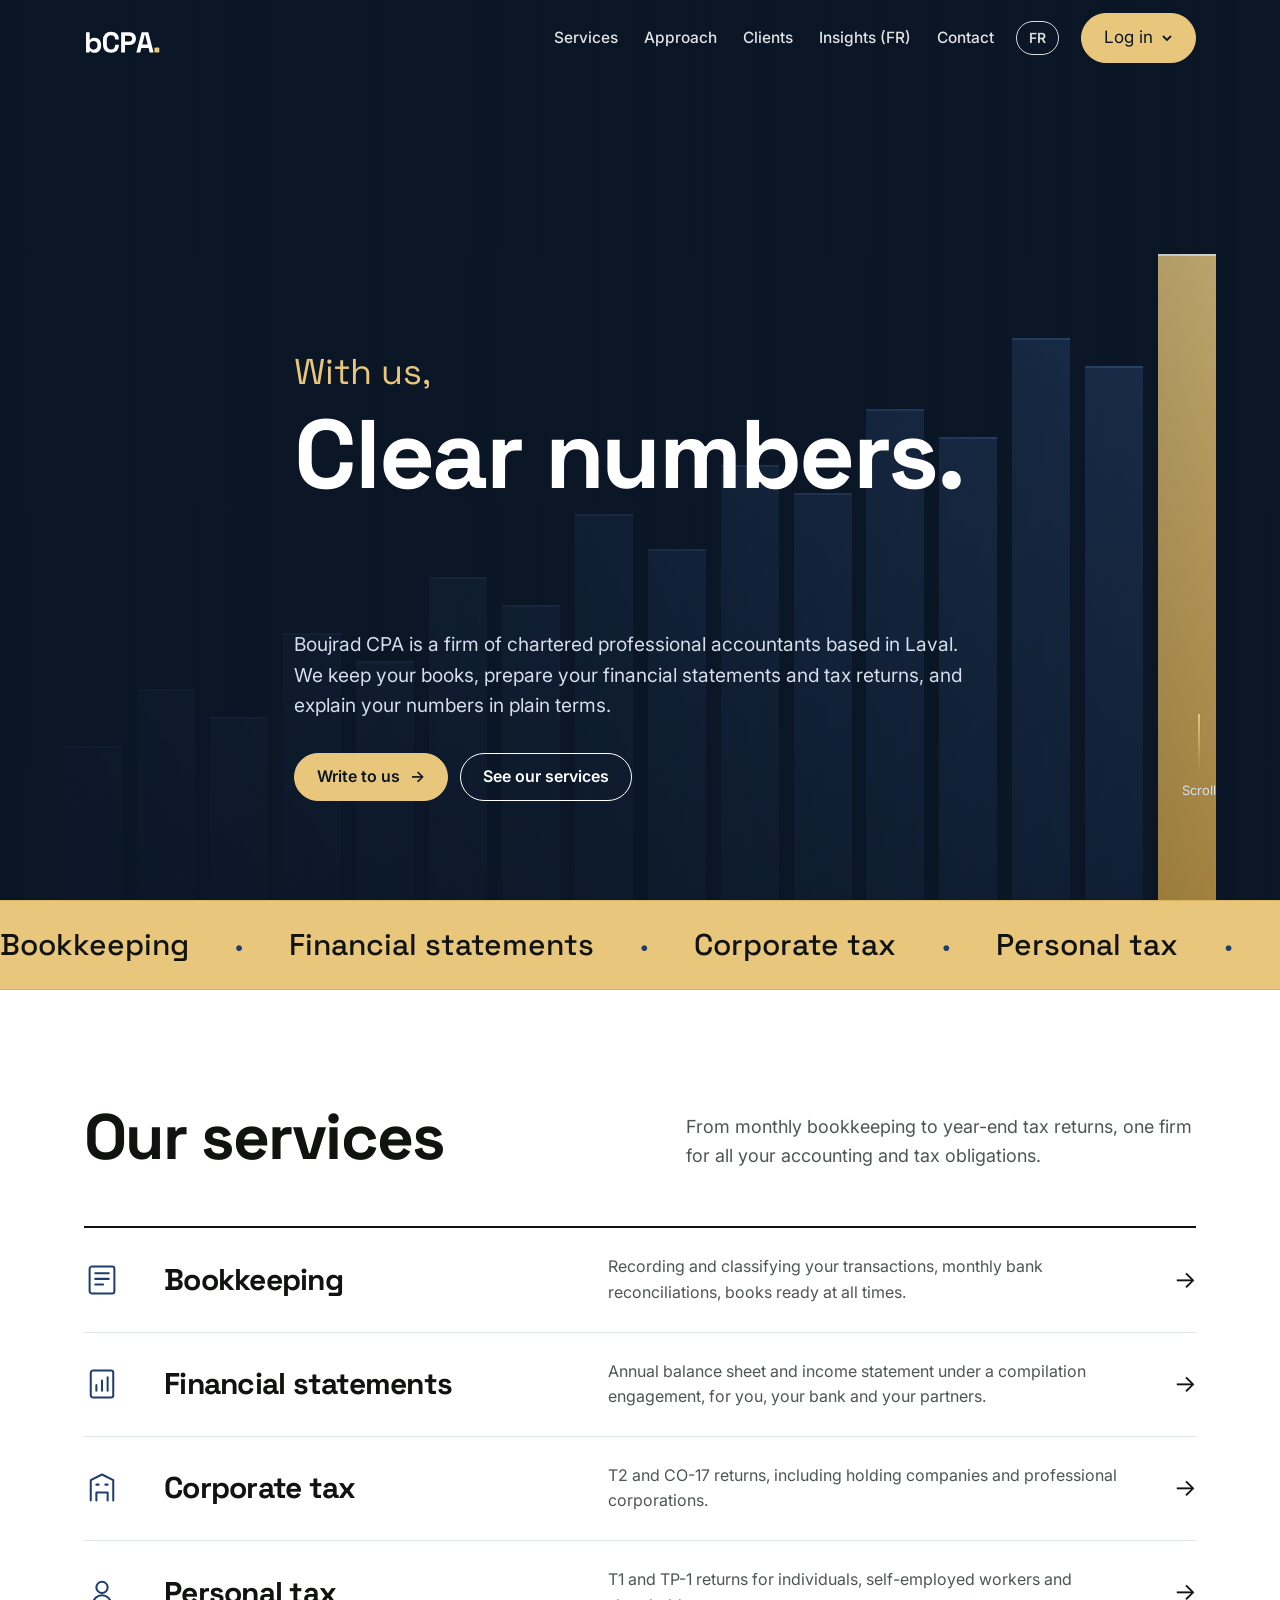
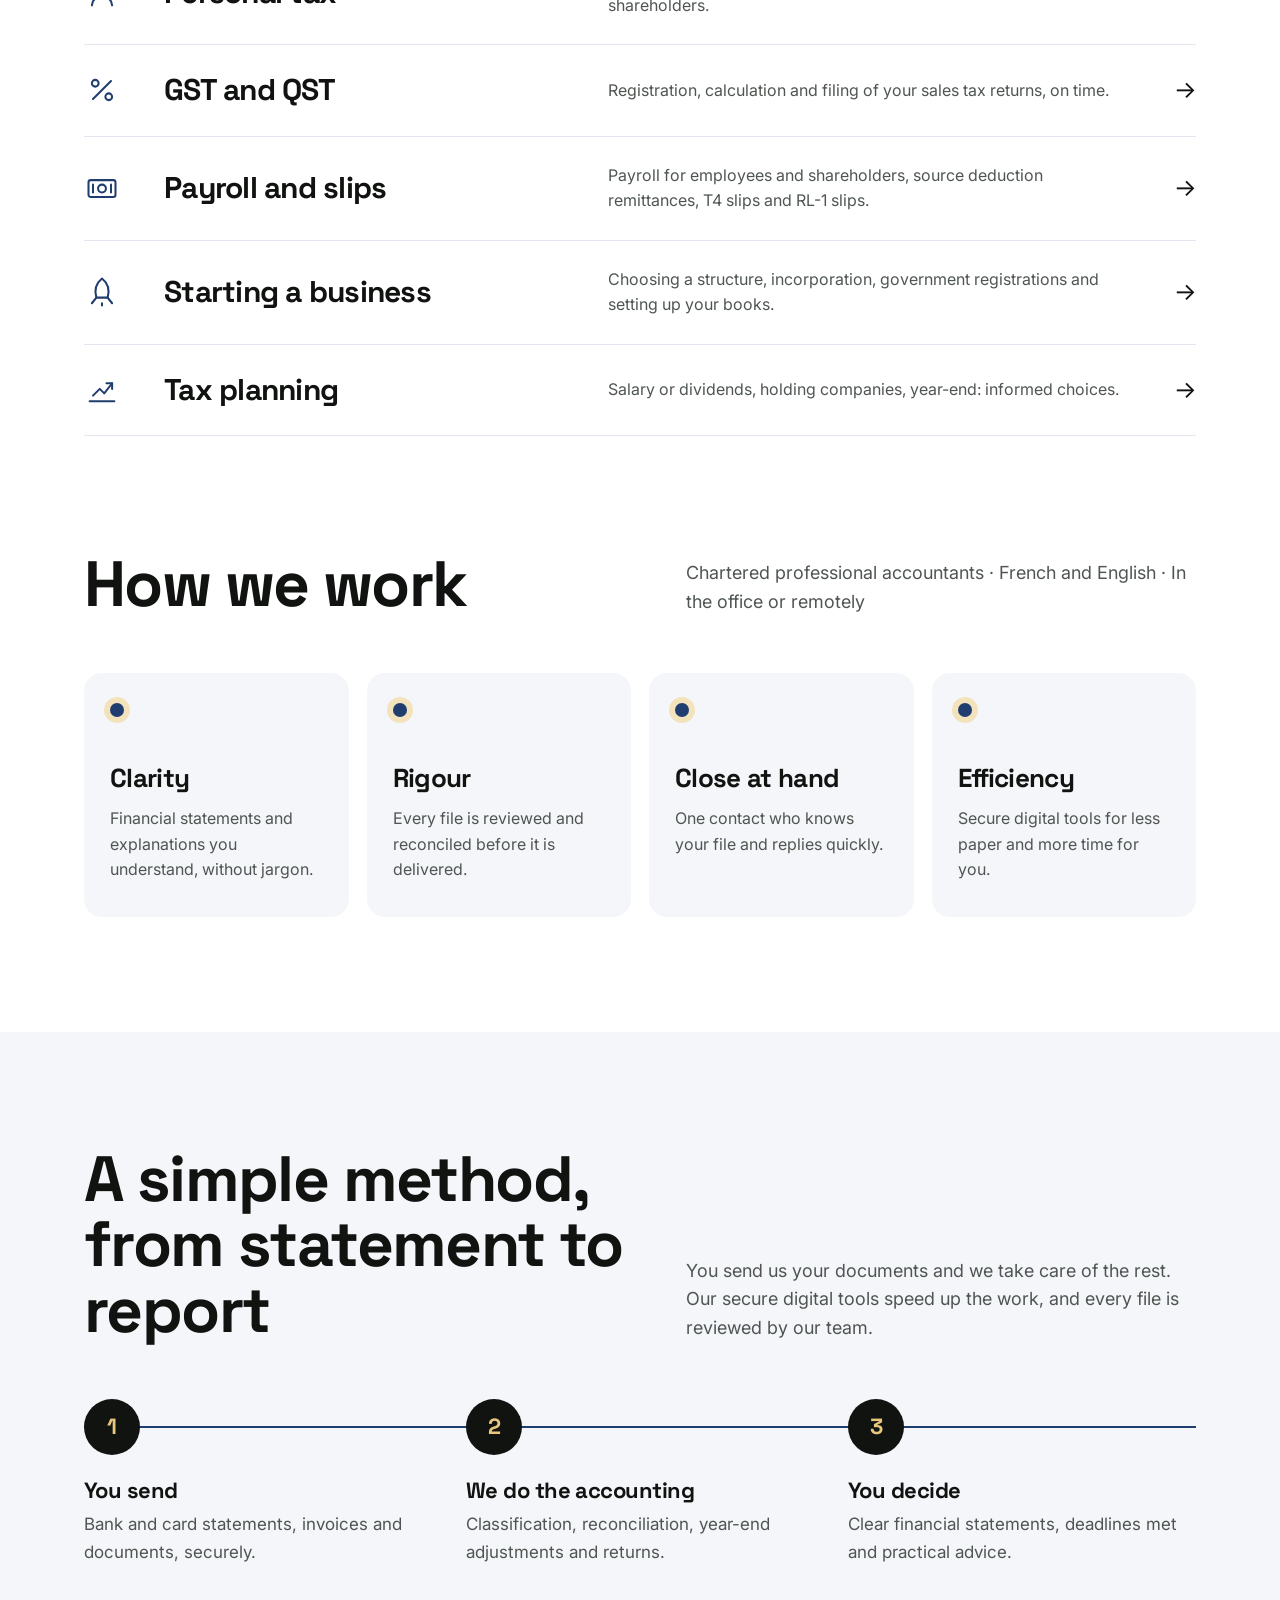
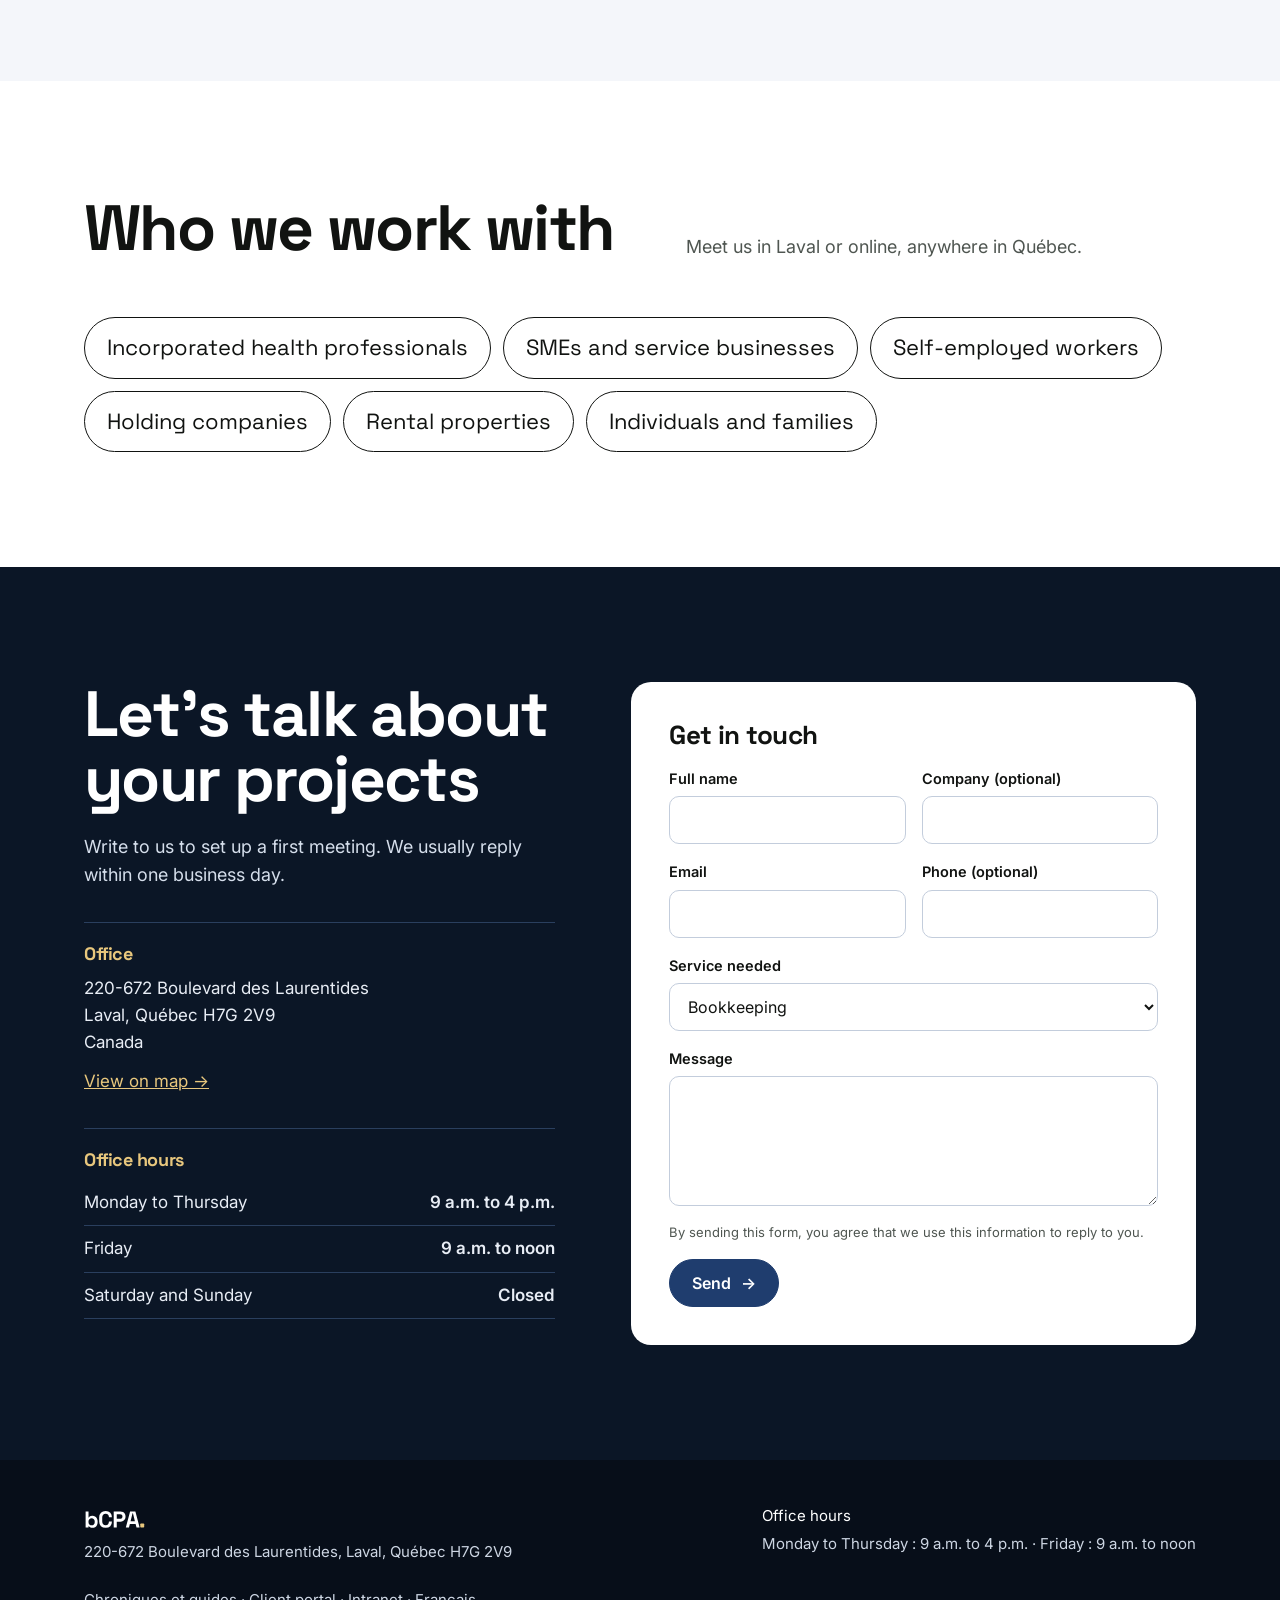
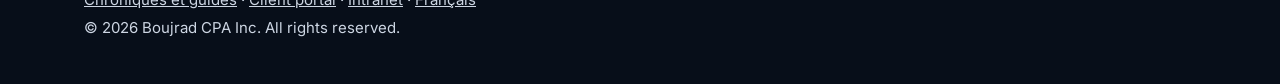
==== commit a5665a45: "Chroniques : même en-tête que l'accueil (menu complet, EN, Connexion) Co-Authored-By: Claude Opus 5." ====
--- a/site/en/index.html
+++ b/site/en/index.html
@@ -133,7 +133,7 @@
 @media(max-width:760px){.cxg{grid-template-columns:1fr}}
 @media(prefers-reduced-motion:reduce){.cxp,.cxb svg{transition:none}}
 </style></head><body>
-<header><div class="wrap nav"><a class="brand" href="/en/"><svg class="wm" width="76.2" height="30" viewBox="0 -2 264 104" role="img" aria-label="bCPA"><path d="M36.800000000000004 101.4Q30.1 101.4 26.5 99.1Q22.900000000000002 96.8 21.200000000000003 94.0H19.400000000000002V100.0H7.0V30.0H19.6V56.099999999999994H21.400000000000002Q22.5 54.3 24.35 52.699999999999996Q26.200000000000003 51.099999999999994 29.250000000000004 50.05Q32.300000000000004 49.0 36.800000000000004 49.0Q42.800000000000004 49.0 47.900000000000006 51.95Q53.0 54.9 56.1 60.599999999999994Q59.2 66.3 59.2 74.4V76.0Q59.2 84.1 56.1 89.8Q53.0 95.5 47.900000000000006 98.45Q42.800000000000004 101.4 36.800000000000004 101.4ZM33.0 90.4Q38.800000000000004 90.4 42.7 86.65Q46.6 82.9 46.6 75.7V74.7Q46.6 67.5 42.75 63.75Q38.900000000000006 60.0 33.0 60.0Q27.200000000000003 60.0 23.300000000000004 63.75Q19.400000000000002 67.5 19.400000000000002 74.7V75.7Q19.400000000000002 82.9 23.300000000000004 86.65Q27.200000000000003 90.4 33.0 90.4ZM94.0 101.4Q81.0 101.4 73.4 94.15Q65.80000000000001 86.9 65.80000000000001 73.4V56.599999999999994Q65.80000000000001 43.099999999999994 73.4 35.849999999999994Q81.0 28.599999999999994 94.0 28.599999999999994Q106.9 28.599999999999994 113.95 35.64999999999999Q121.0 42.699999999999996 121.0 55.0V55.599999999999994H108.0V54.599999999999994Q108.0 48.4 104.55000000000001 44.4Q101.10000000000001 40.4 94.0 40.4Q87.0 40.4 83.0 44.7Q79.0 49.0 79.0 56.4V73.6Q79.0 80.9 83.0 85.25Q87.0 89.6 94.0 89.6Q101.10000000000001 89.6 104.55000000000001 85.55Q108.0 81.5 108.0 75.4V73.6H121.0V75.0Q121.0 87.3 113.95 94.35Q106.9 101.4 94.0 101.4ZM128.8 100.0V30.0H157.60000000000002Q164.20000000000002 30.0 169.25 32.65Q174.3 35.3 177.15000000000003 40.099999999999994Q180.00000000000003 44.9 180.00000000000003 51.5V52.9Q180.00000000000003 59.4 177.05 64.25Q174.10000000000002 69.1 169.05 71.75Q164.00000000000003 74.4 157.60000000000002 74.4H142.00000000000003V100.0ZM142.00000000000003 62.4H156.3Q161.00000000000003 62.4 163.90000000000003 59.8Q166.8 57.199999999999996 166.8 52.699999999999996V51.699999999999996Q166.8 47.199999999999996 163.90000000000003 44.599999999999994Q161.00000000000003 42.0 156.3 42.0H142.00000000000003ZM181.40000000000003 100.0 199.8 30.0H222.8L241.20000000000002 100.0H227.60000000000002L223.8 84.6H198.8L195.00000000000003 100.0ZM201.90000000000003 72.4H220.70000000000002L212.20000000000002 38.3H210.40000000000003Z" fill="currentColor"/><g class="wdot"><rect x="244.0" y="83" width="17" height="17" rx="3"/></g></svg></a><nav class="links" aria-label="Navigation"><a href="#services">Services</a><a href="#approach">Approach</a><a href="#clients">Clients</a><a href="#contact">Contact</a><a href="/guides/" hreflang="fr">Insights (FR)</a></nav>
+<header><div class="wrap nav"><a class="brand" href="/en/"><svg class="wm" width="76.2" height="30" viewBox="0 -2 264 104" role="img" aria-label="bCPA"><path d="M36.800000000000004 101.4Q30.1 101.4 26.5 99.1Q22.900000000000002 96.8 21.200000000000003 94.0H19.400000000000002V100.0H7.0V30.0H19.6V56.099999999999994H21.400000000000002Q22.5 54.3 24.35 52.699999999999996Q26.200000000000003 51.099999999999994 29.250000000000004 50.05Q32.300000000000004 49.0 36.800000000000004 49.0Q42.800000000000004 49.0 47.900000000000006 51.95Q53.0 54.9 56.1 60.599999999999994Q59.2 66.3 59.2 74.4V76.0Q59.2 84.1 56.1 89.8Q53.0 95.5 47.900000000000006 98.45Q42.800000000000004 101.4 36.800000000000004 101.4ZM33.0 90.4Q38.800000000000004 90.4 42.7 86.65Q46.6 82.9 46.6 75.7V74.7Q46.6 67.5 42.75 63.75Q38.900000000000006 60.0 33.0 60.0Q27.200000000000003 60.0 23.300000000000004 63.75Q19.400000000000002 67.5 19.400000000000002 74.7V75.7Q19.400000000000002 82.9 23.300000000000004 86.65Q27.200000000000003 90.4 33.0 90.4ZM94.0 101.4Q81.0 101.4 73.4 94.15Q65.80000000000001 86.9 65.80000000000001 73.4V56.599999999999994Q65.80000000000001 43.099999999999994 73.4 35.849999999999994Q81.0 28.599999999999994 94.0 28.599999999999994Q106.9 28.599999999999994 113.95 35.64999999999999Q121.0 42.699999999999996 121.0 55.0V55.599999999999994H108.0V54.599999999999994Q108.0 48.4 104.55000000000001 44.4Q101.10000000000001 40.4 94.0 40.4Q87.0 40.4 83.0 44.7Q79.0 49.0 79.0 56.4V73.6Q79.0 80.9 83.0 85.25Q87.0 89.6 94.0 89.6Q101.10000000000001 89.6 104.55000000000001 85.55Q108.0 81.5 108.0 75.4V73.6H121.0V75.0Q121.0 87.3 113.95 94.35Q106.9 101.4 94.0 101.4ZM128.8 100.0V30.0H157.60000000000002Q164.20000000000002 30.0 169.25 32.65Q174.3 35.3 177.15000000000003 40.099999999999994Q180.00000000000003 44.9 180.00000000000003 51.5V52.9Q180.00000000000003 59.4 177.05 64.25Q174.10000000000002 69.1 169.05 71.75Q164.00000000000003 74.4 157.60000000000002 74.4H142.00000000000003V100.0ZM142.00000000000003 62.4H156.3Q161.00000000000003 62.4 163.90000000000003 59.8Q166.8 57.199999999999996 166.8 52.699999999999996V51.699999999999996Q166.8 47.199999999999996 163.90000000000003 44.599999999999994Q161.00000000000003 42.0 156.3 42.0H142.00000000000003ZM181.40000000000003 100.0 199.8 30.0H222.8L241.20000000000002 100.0H227.60000000000002L223.8 84.6H198.8L195.00000000000003 100.0ZM201.90000000000003 72.4H220.70000000000002L212.20000000000002 38.3H210.40000000000003Z" fill="currentColor"/><g class="wdot"><rect x="244.0" y="83" width="17" height="17" rx="3"/></g></svg></a><nav class="links" aria-label="Navigation"><a href="#services">Services</a><a href="#approach">Approach</a><a href="#clients">Clients</a><a href="/guides/" hreflang="fr">Insights (FR)</a><a href="#contact">Contact</a></nav>
 <a class="lang" href="/" hreflang="fr" title="Français">FR</a><button class="btn mint cxb" id="cxB" aria-expanded="false" aria-controls="cxP">Log in<svg width="12" height="12" viewBox="0 0 12 12" aria-hidden="true"><path d="M2 4l4 4 4-4" fill="none" stroke="currentColor" stroke-width="1.8"/></svg></button></div>
 <div class="cxp" id="cxP" role="region" aria-label="Log in"><div class="wrap cxg">
 <div class="cxc"><p class="cxk">Intranet</p><p class="cxd">For the firm’s team only.</p><div class="cxl"><a href="https://app.boujradcpa.com/">Accounting <span>→</span></a><a href="https://app.boujradcpa.com/centre.html">Practice management <span>→</span></a></div></div>
